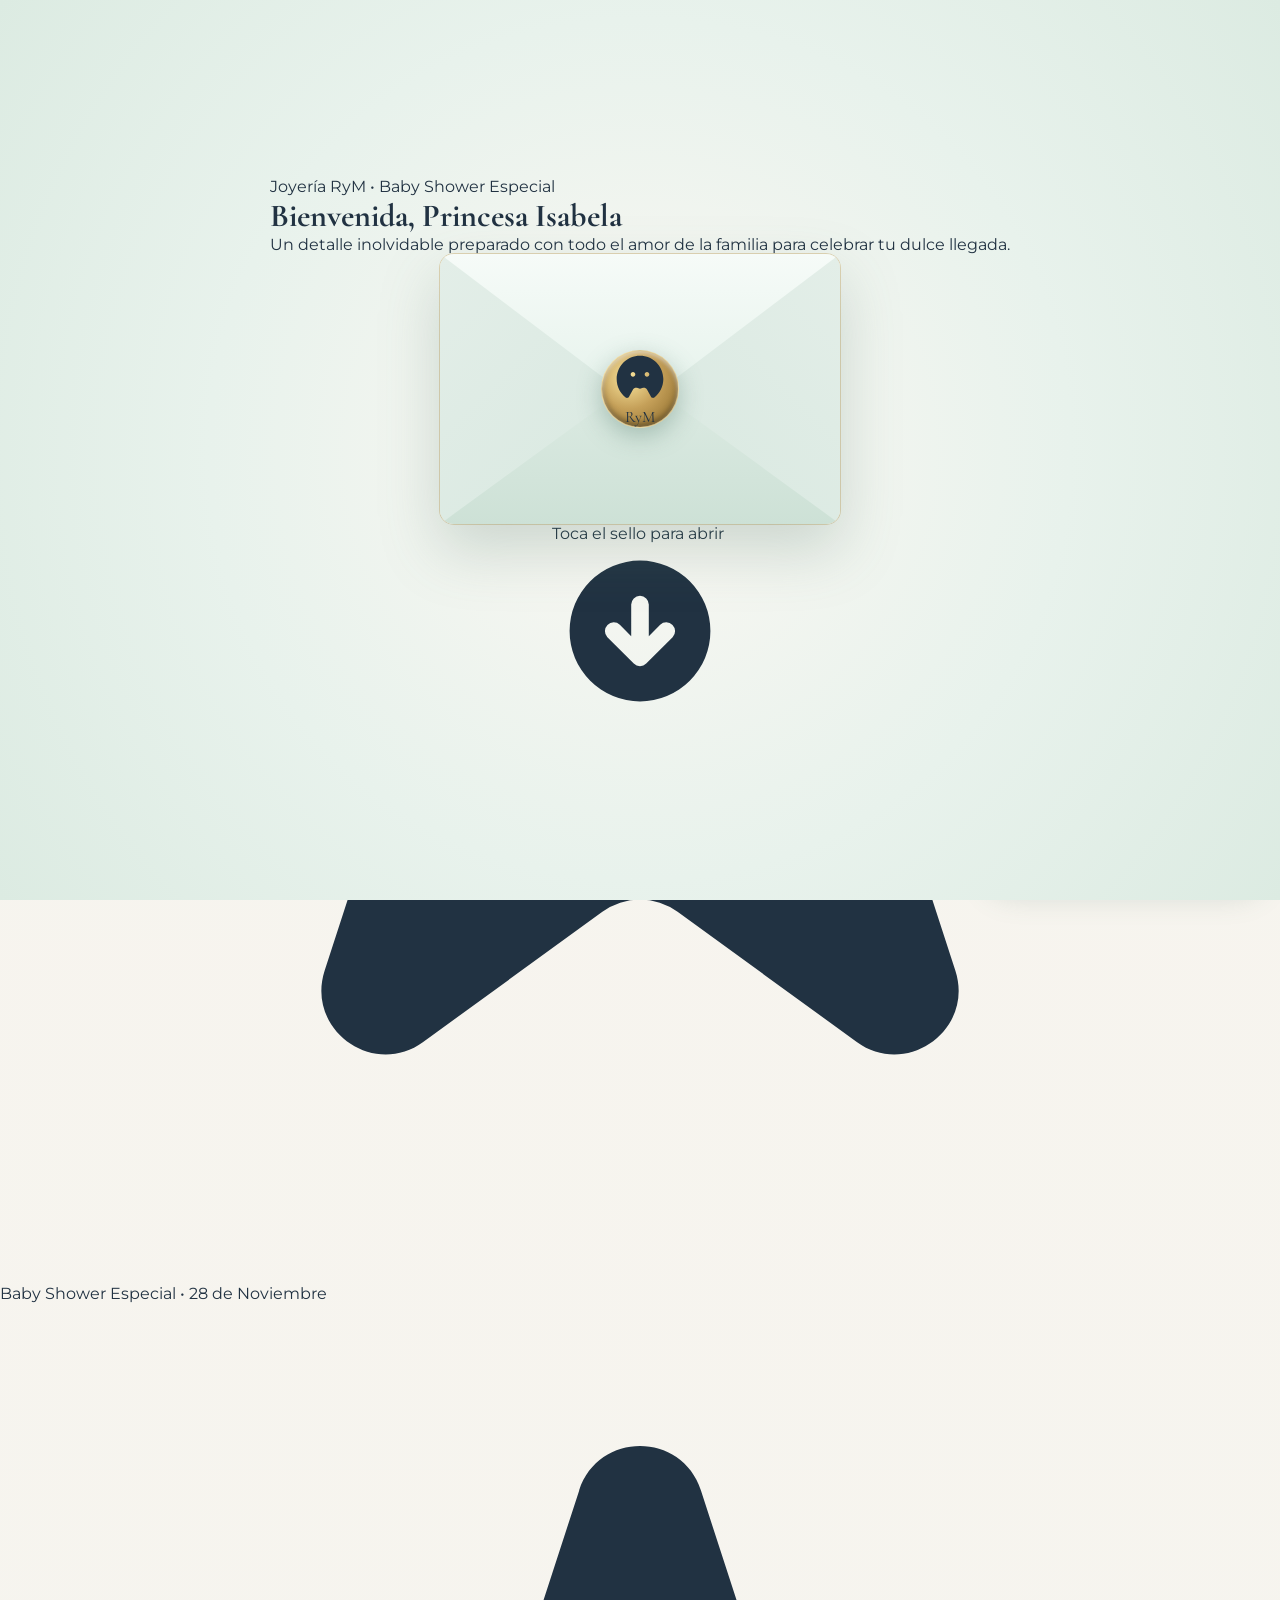
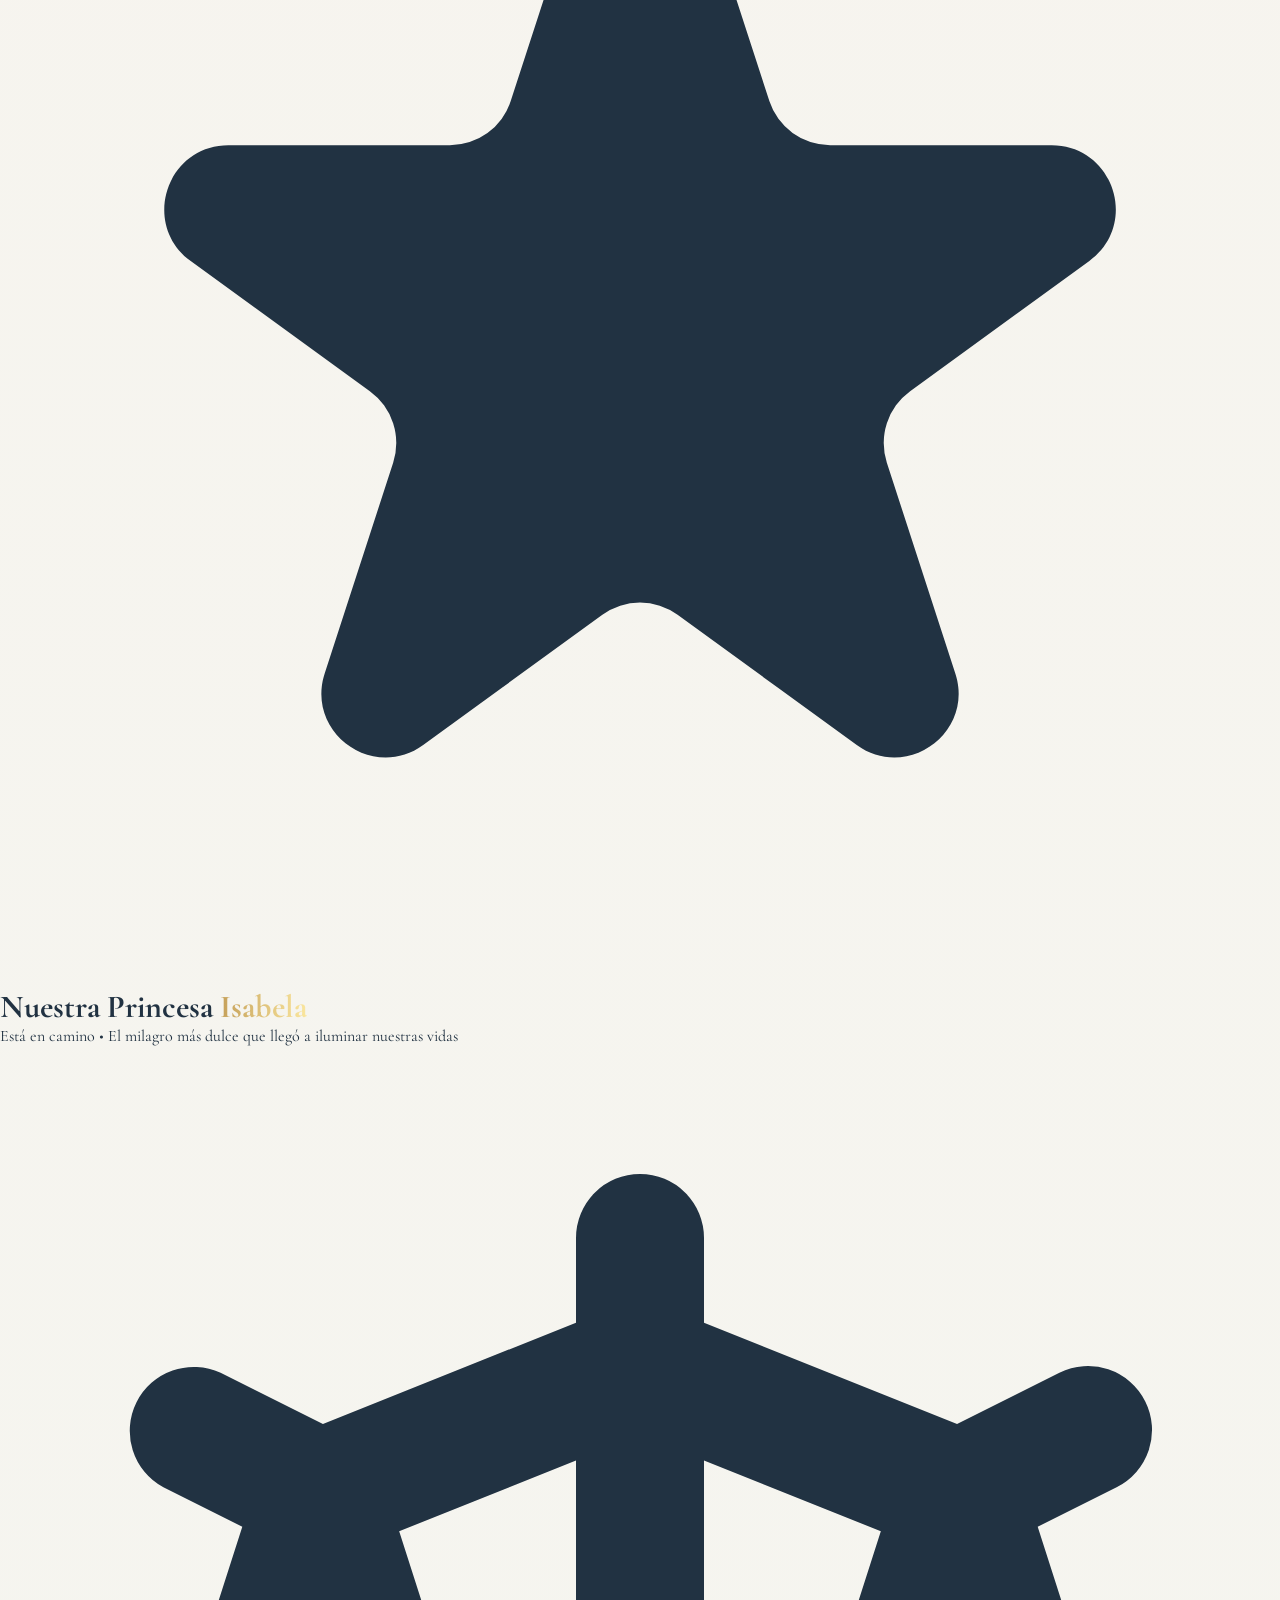
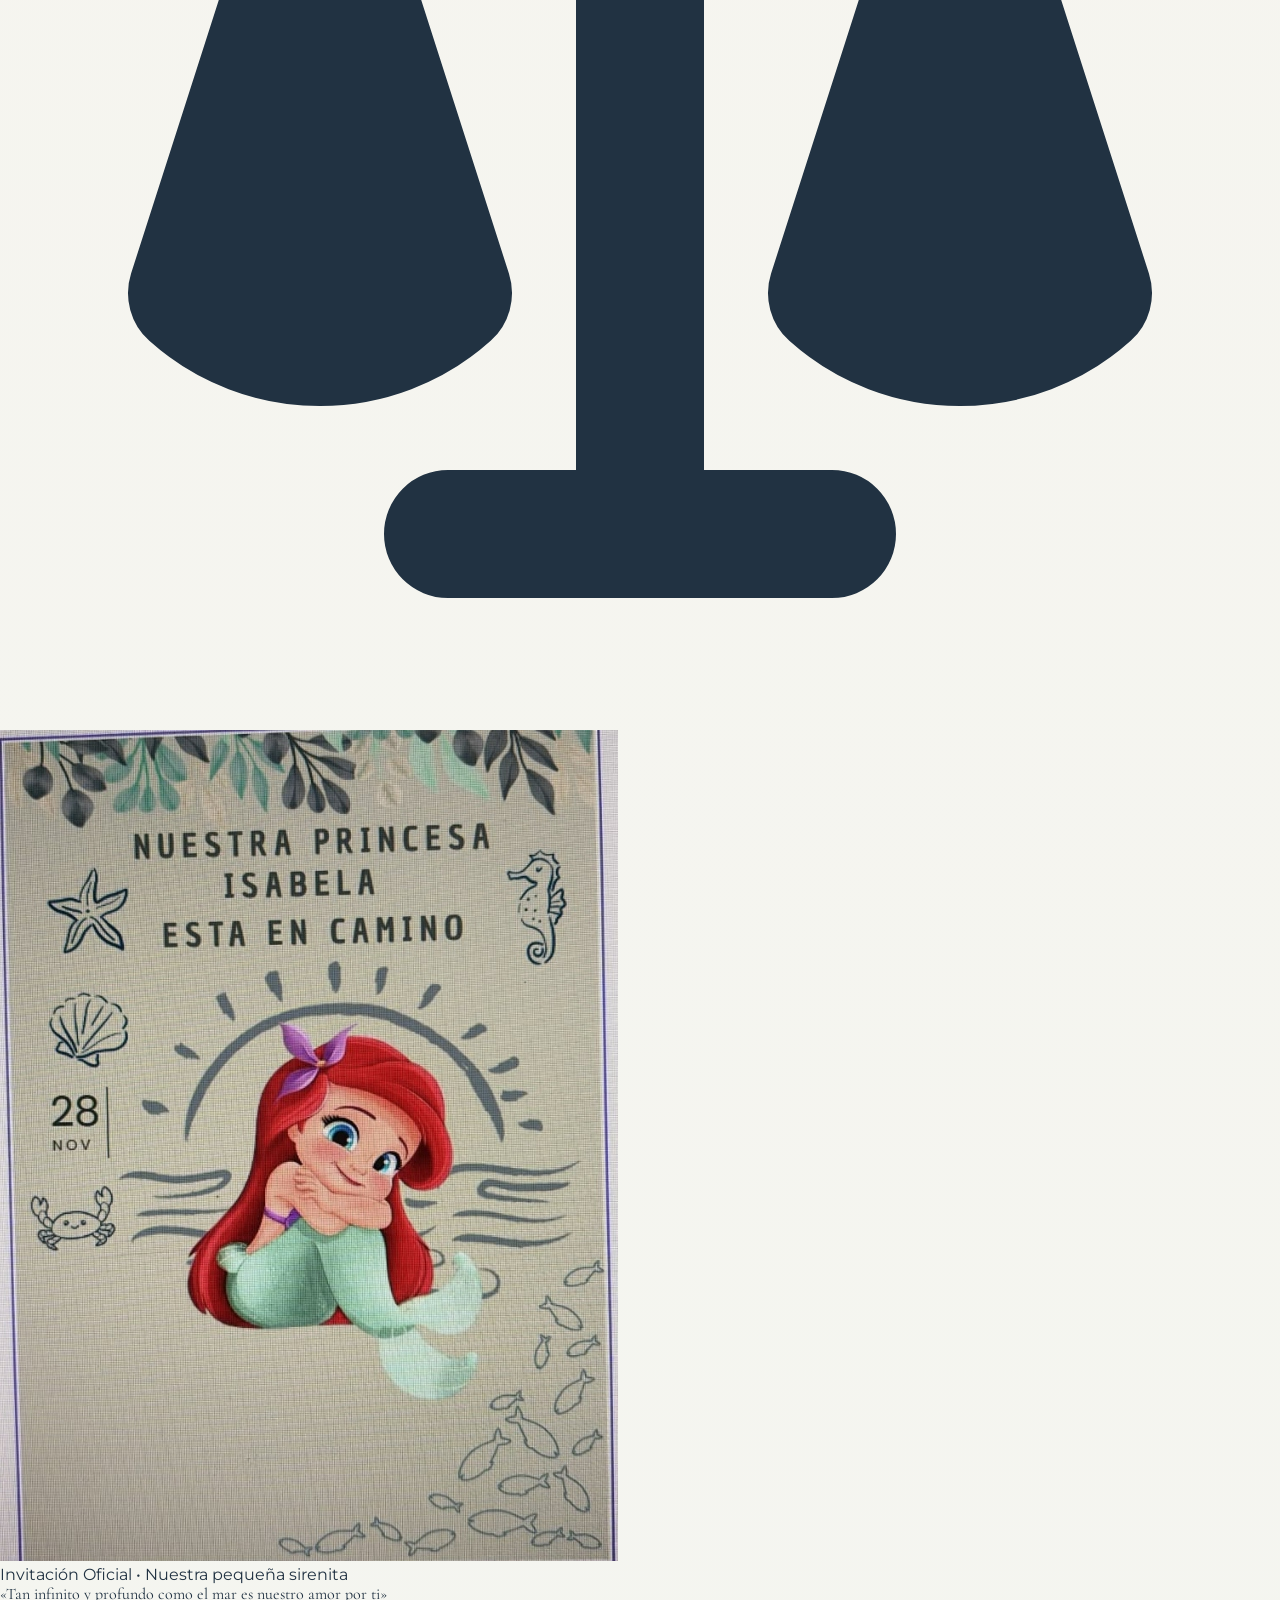
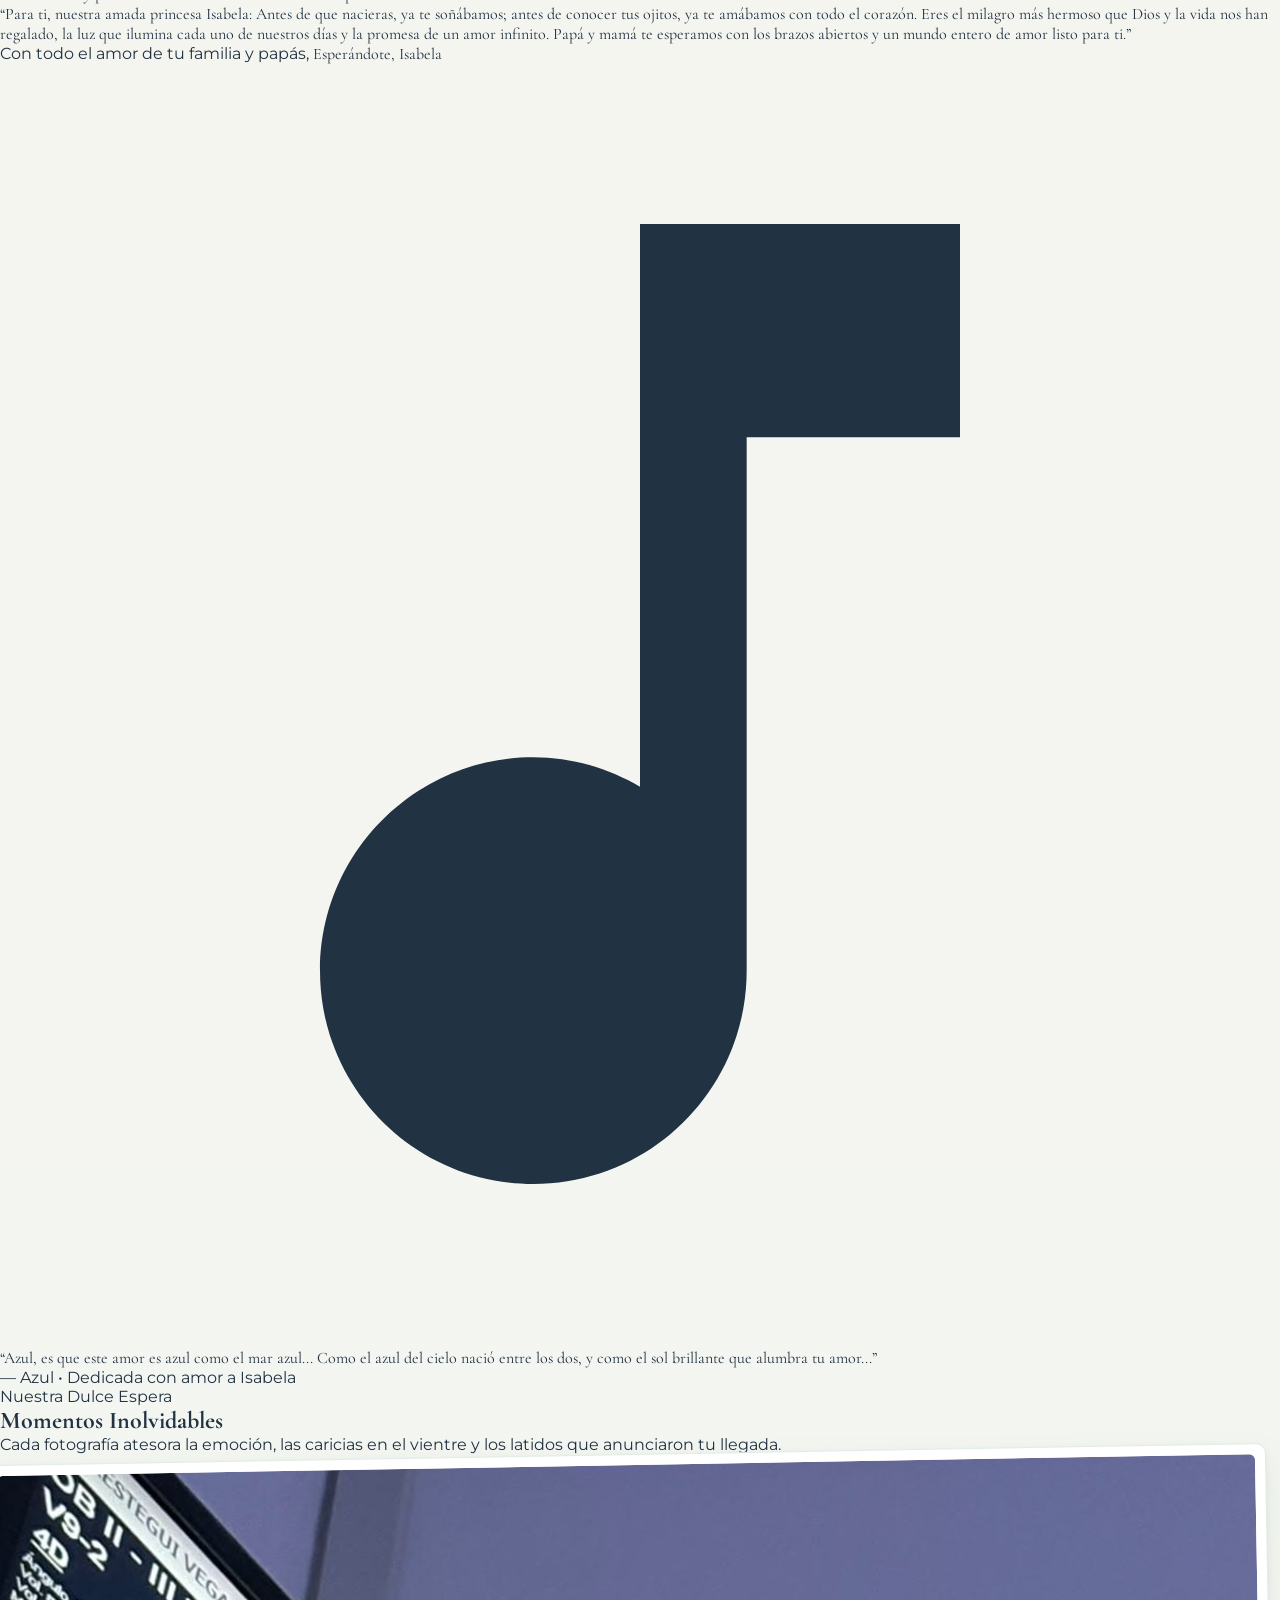
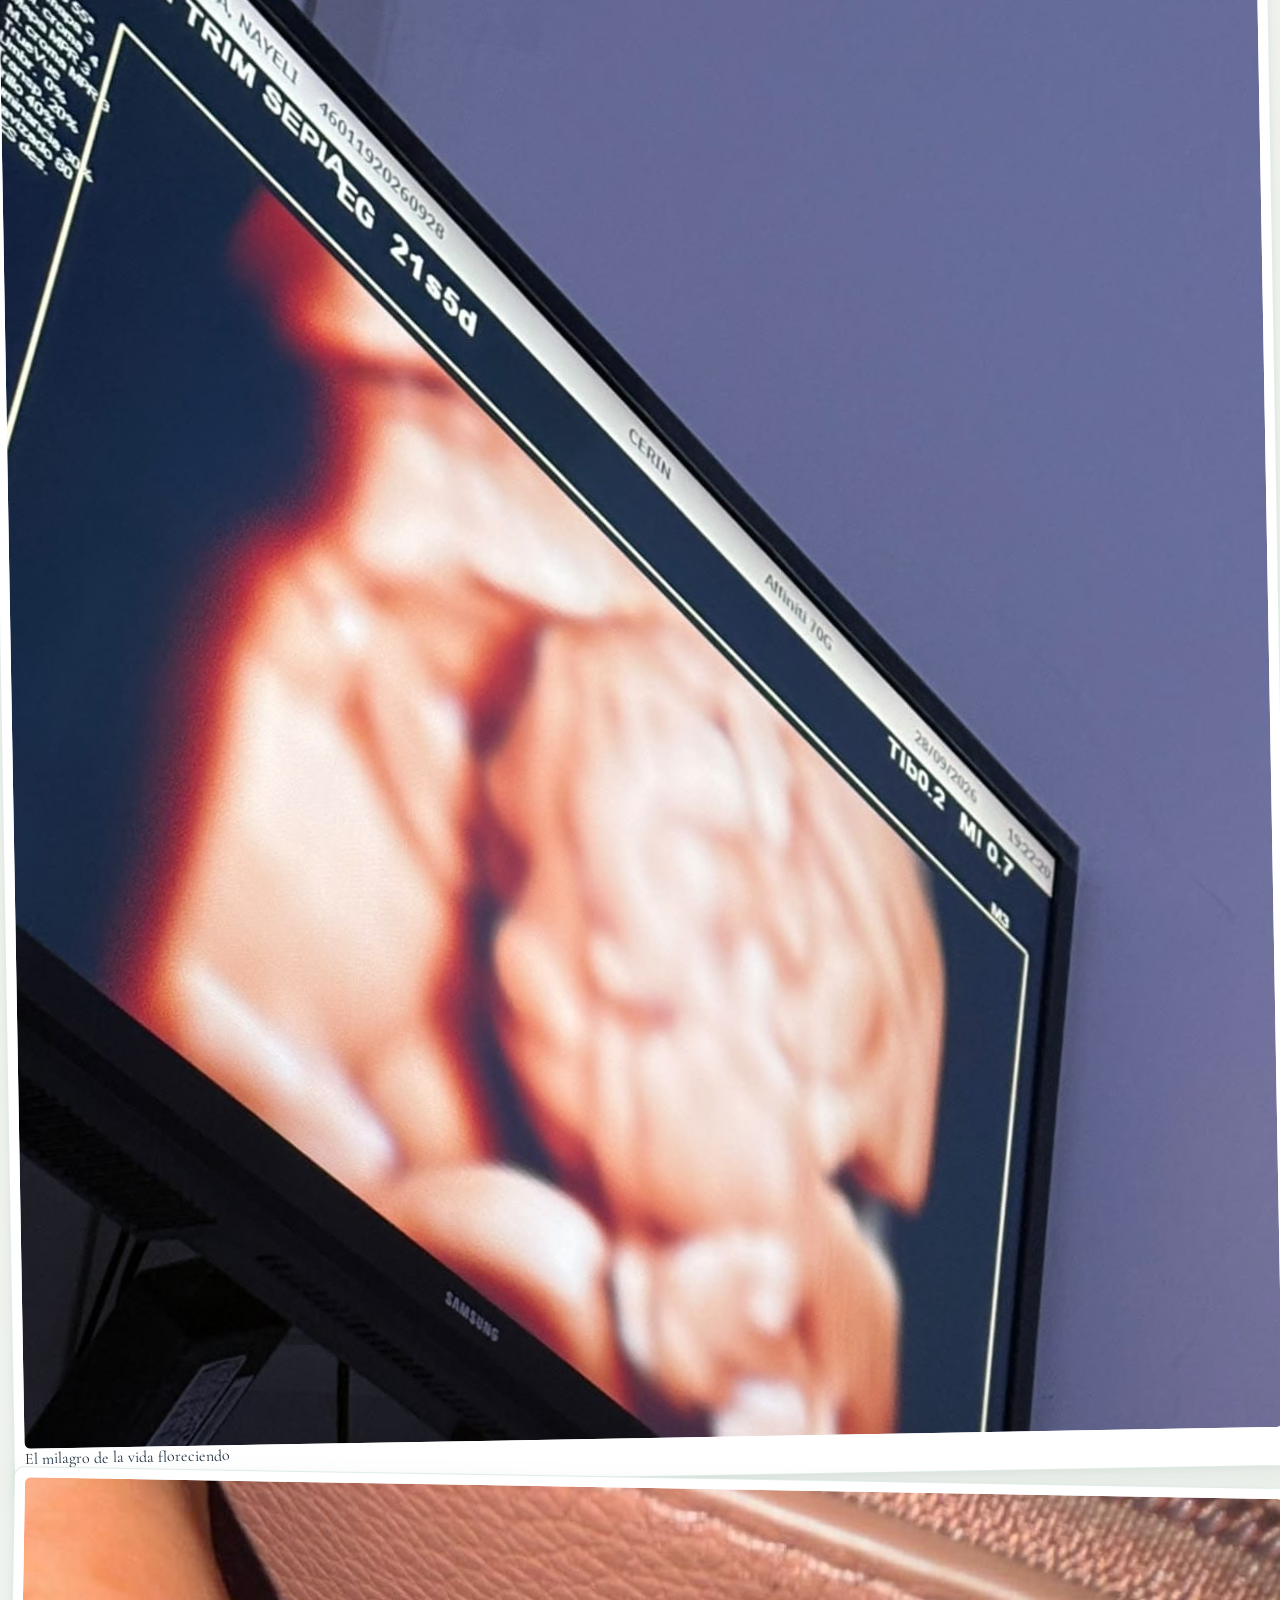
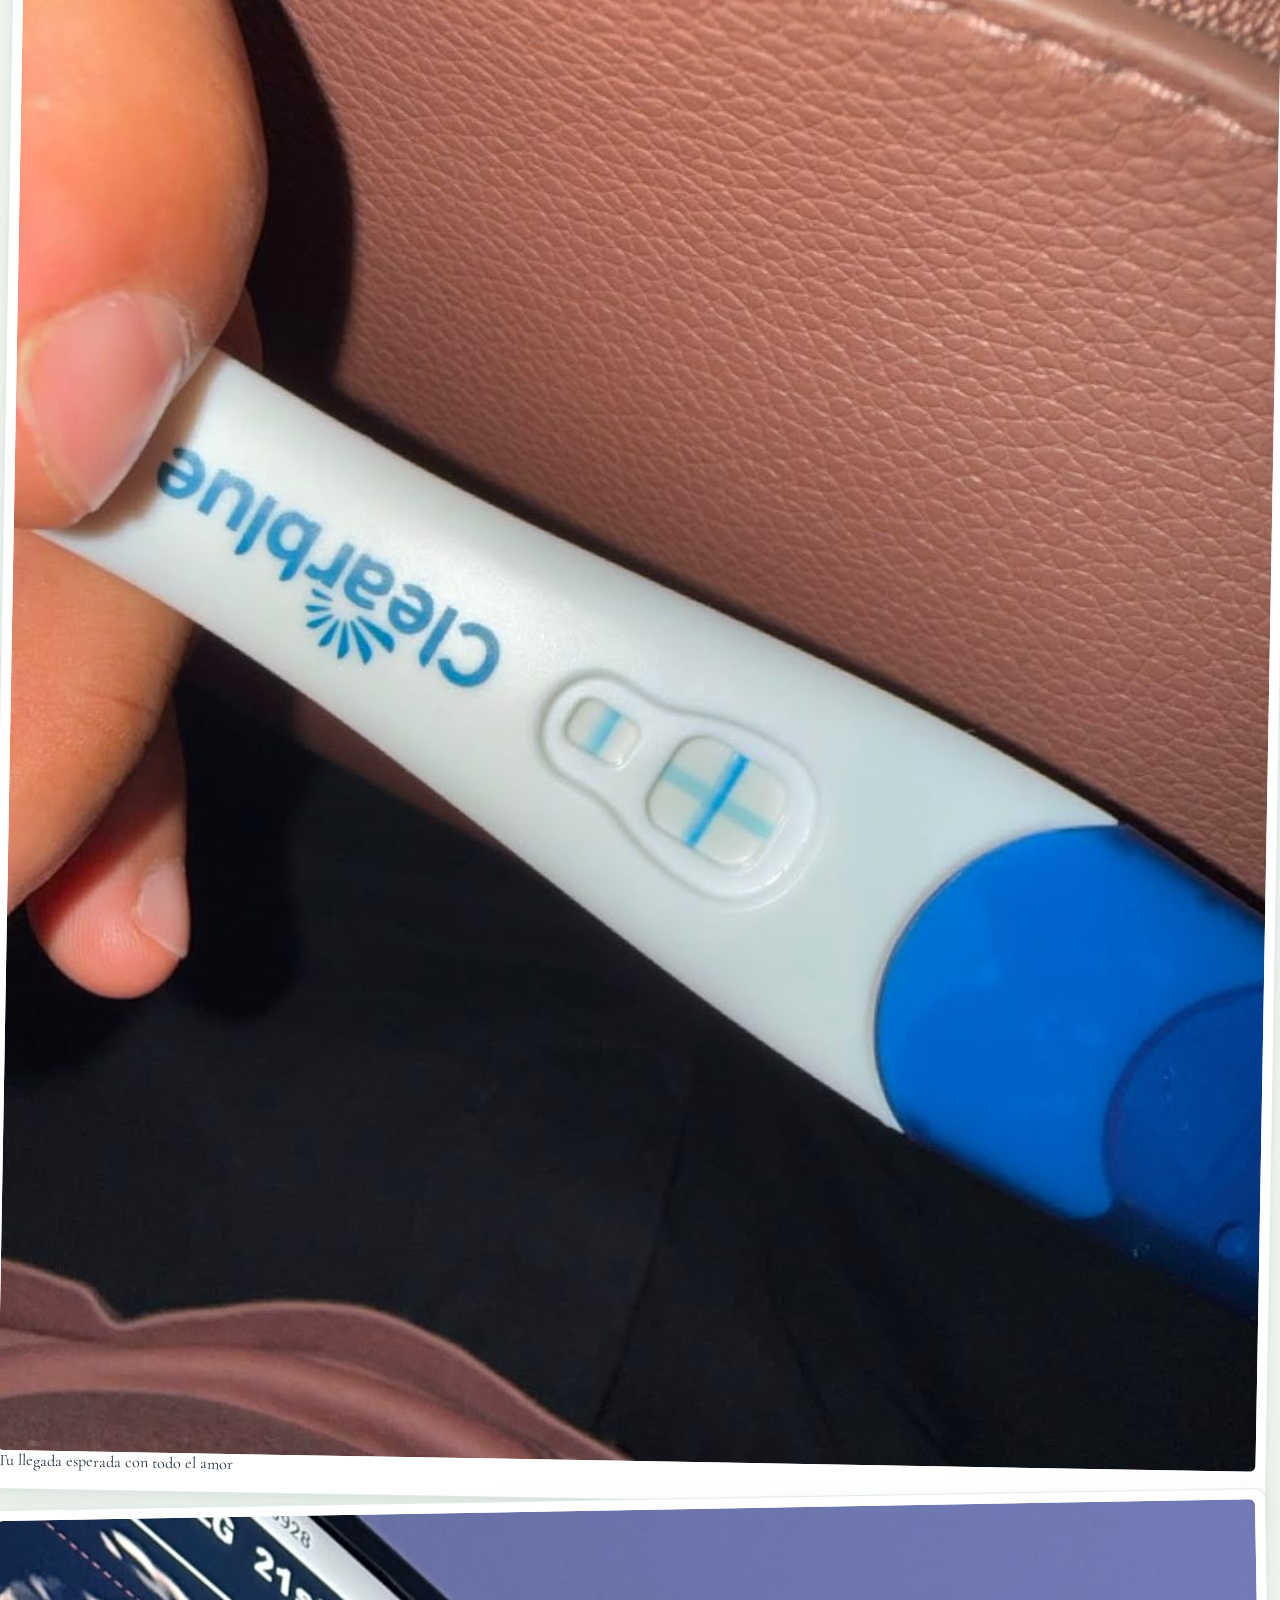
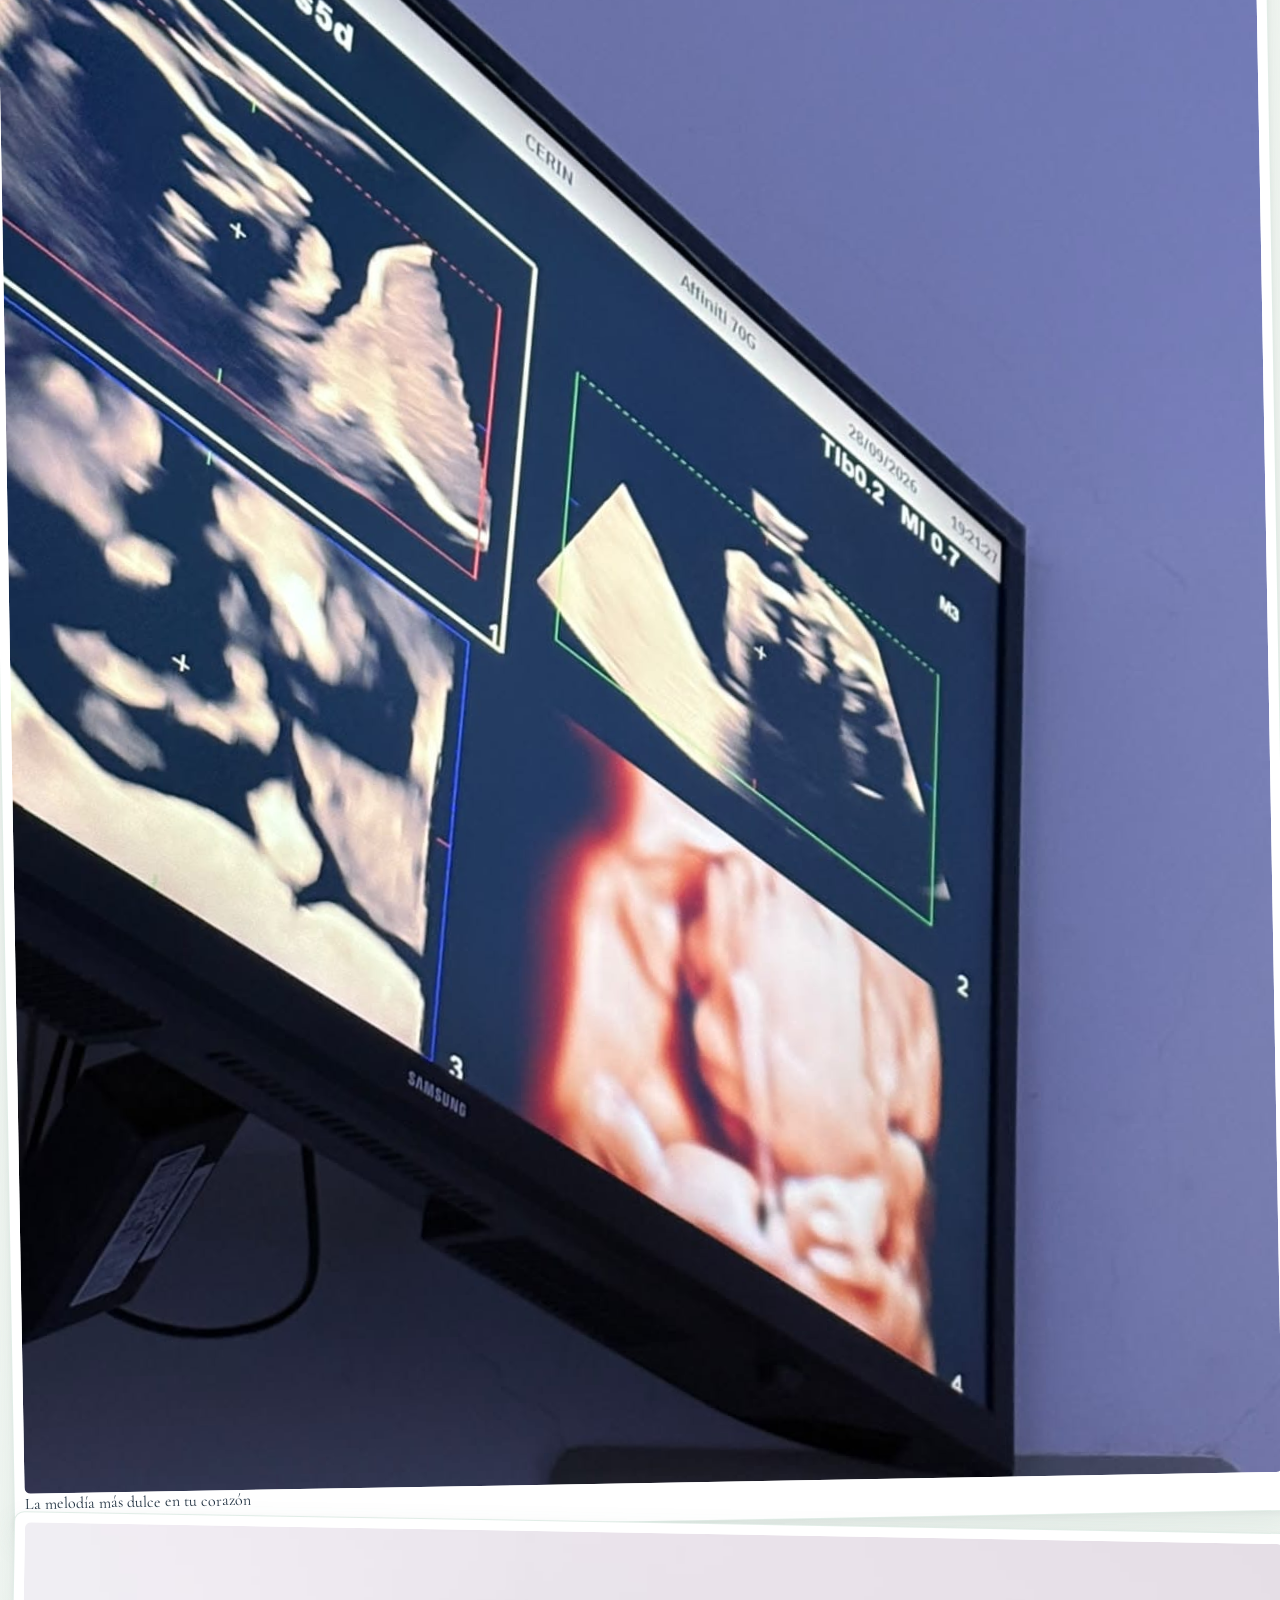
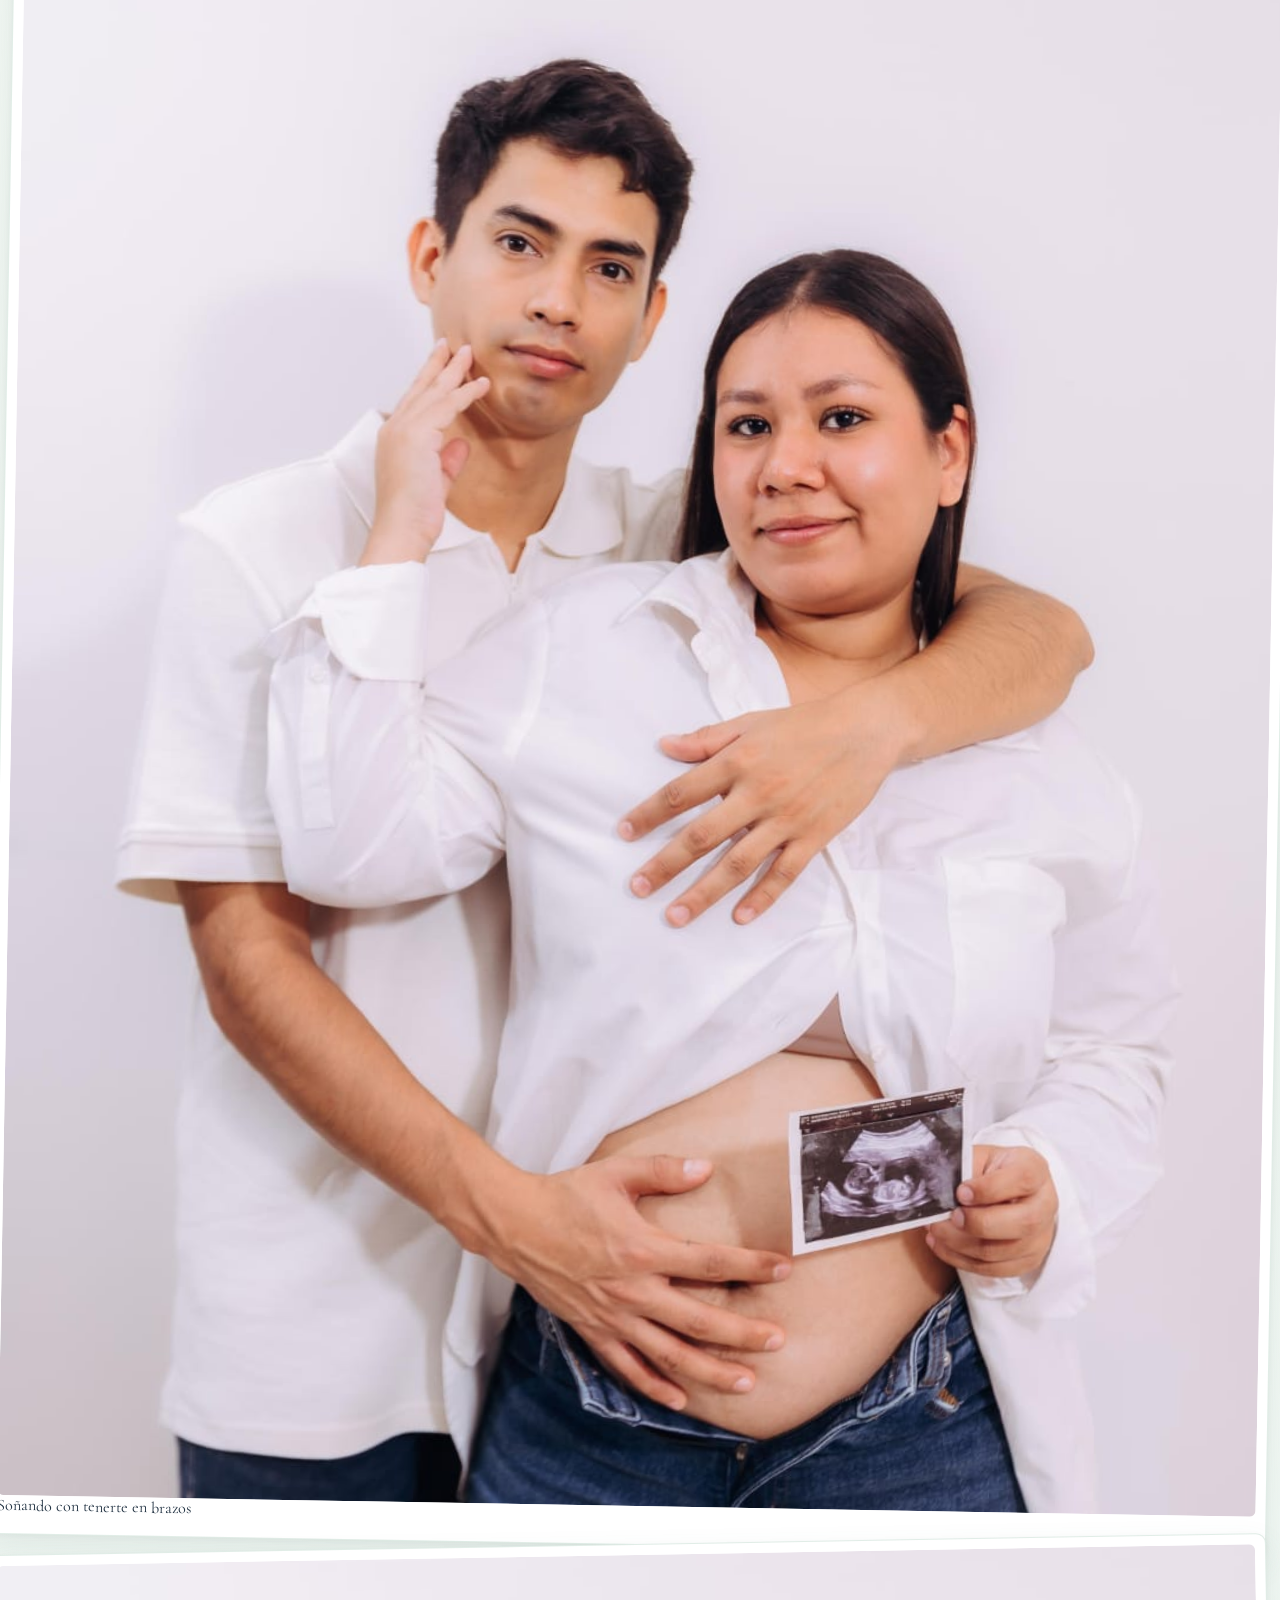
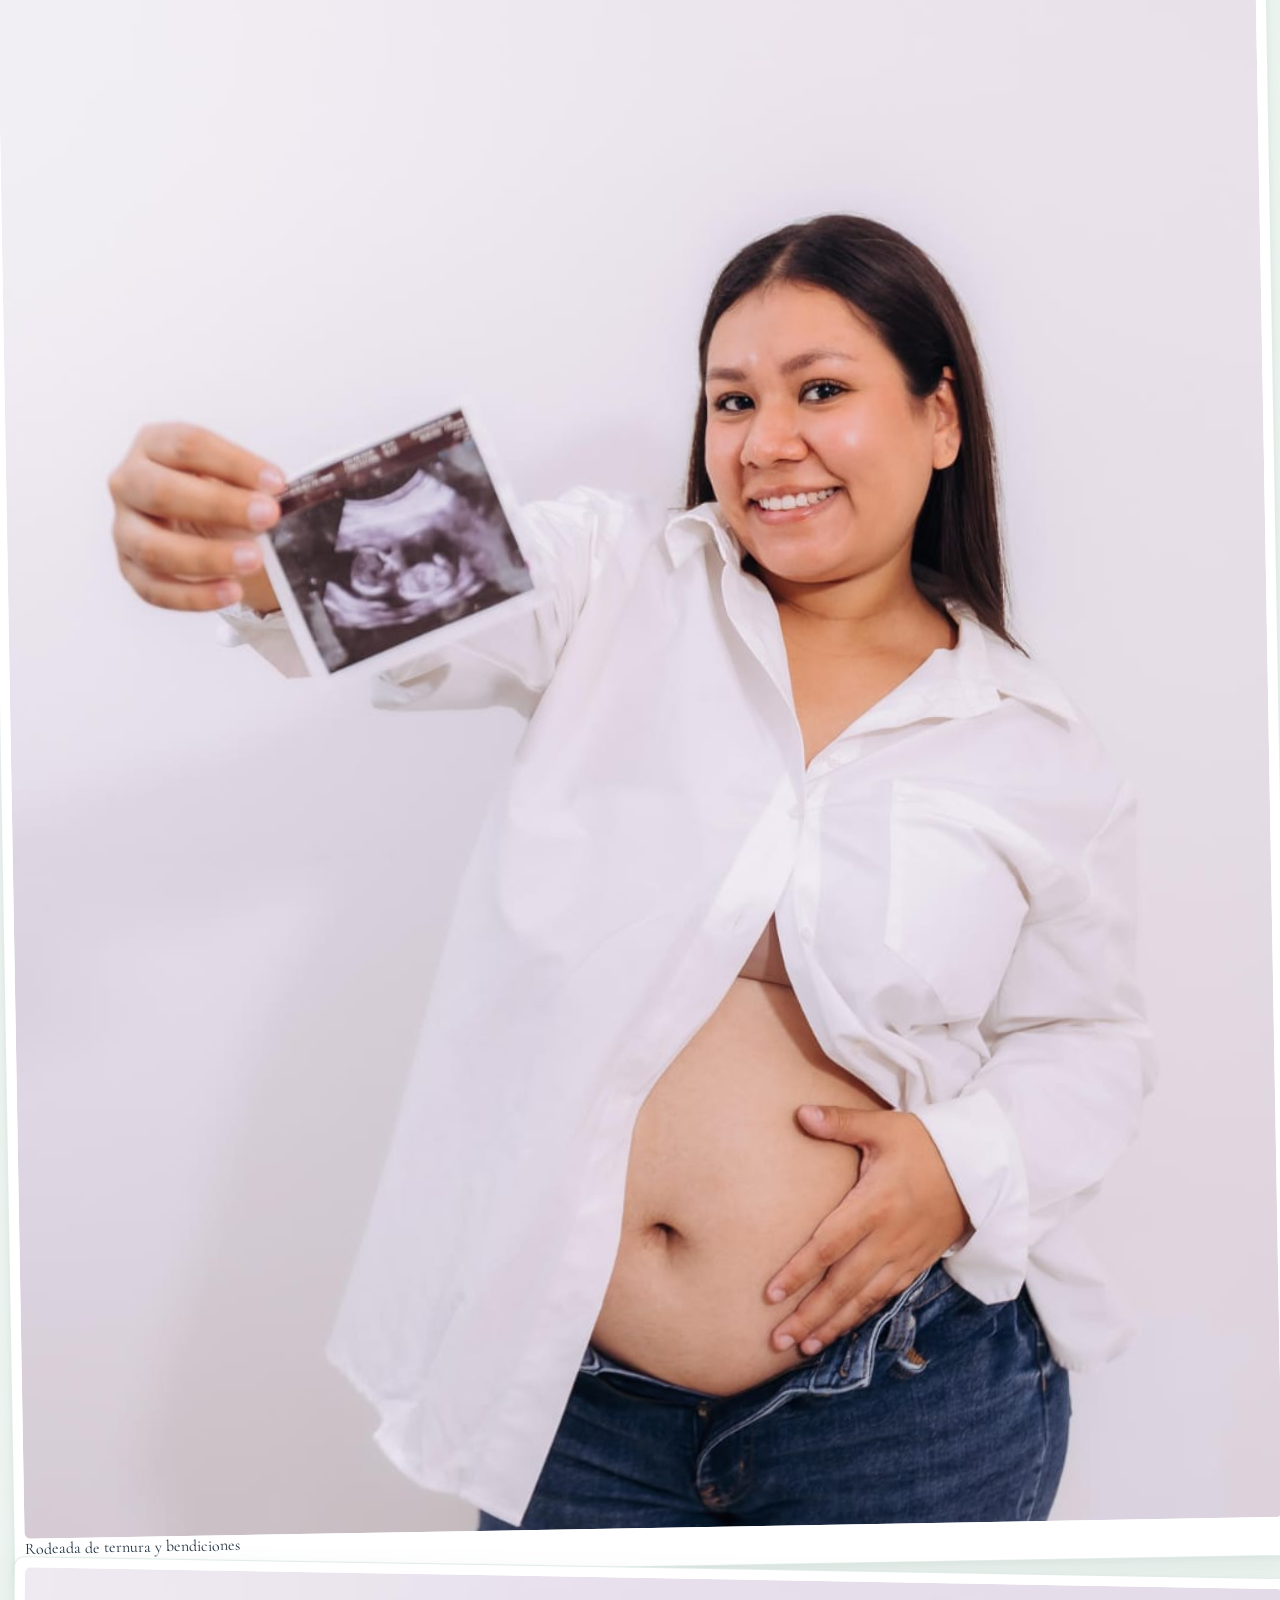
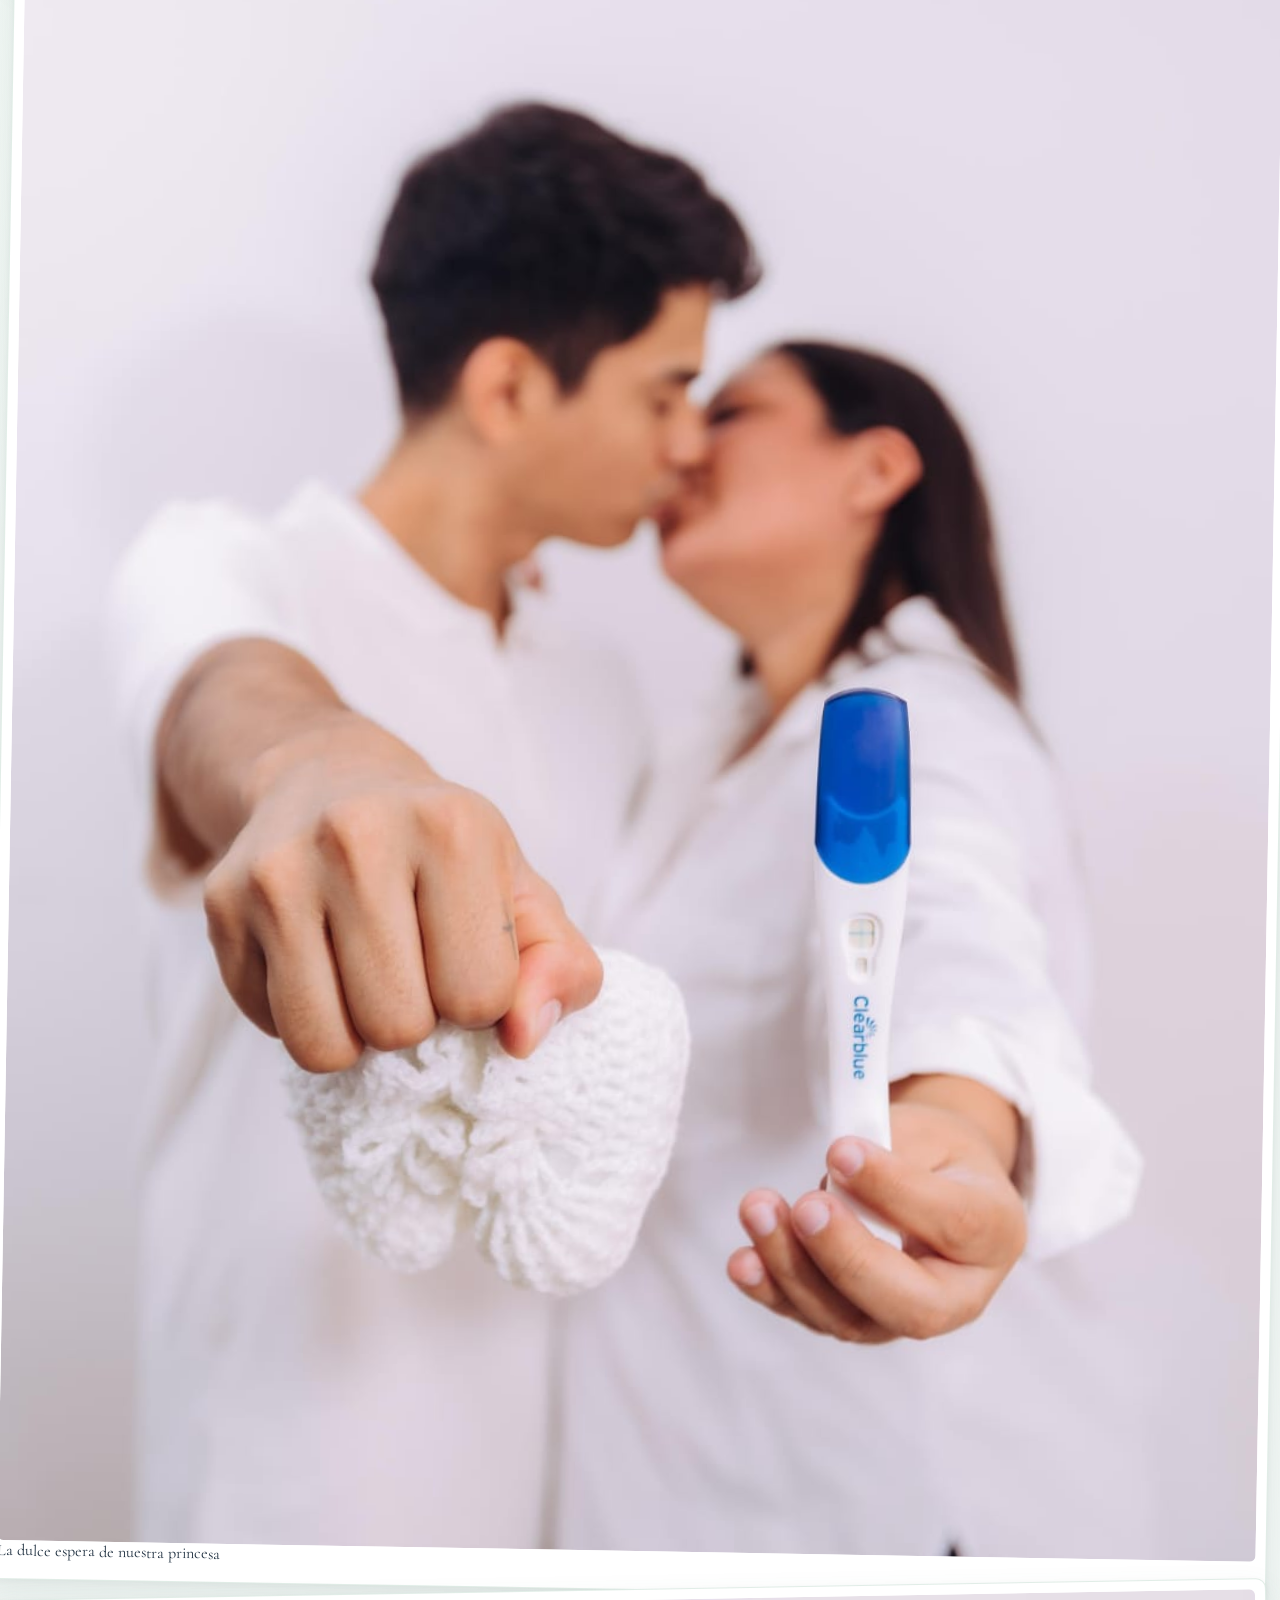
==== index.html @ 18ebc025 "feat(d-003): Baby Shower Princesa Isabela - Dedicatoria interactiva RyM Joyeria" ====
<!DOCTYPE html>
<html lang="es">
<head>
  <meta charset="UTF-8" />
  <meta name="viewport" content="width=device-width, initial-scale=1.0, maximum-scale=5.0" />
  <title>Nuestra Princesa Isabela está en camino | Baby Shower • Joyería RyM</title>

  <!-- Supresión inmediata de la insignia inyectada de Netlify -->
  <style>
    #nl-badge-frame, #nl-hud-frame, iframe[id^="nl-"], iframe[title*="Netlify" i] {
      display: none !important;
      visibility: hidden !important;
      opacity: 0 !important;
      pointer-events: none !important;
      position: absolute !important;
      top: -99999px !important;
      left: -99999px !important;
    }
  </style>
  <script>
    (function() {
      const origCreate = document.createElement;
      document.createElement = function(tag, opt) {
        const el = origCreate.call(document, tag, opt);
        if (tag && typeof tag === 'string' && tag.toLowerCase() === 'iframe') {
          const origSet = el.setAttribute;
          el.setAttribute = function(name, val) {
            if (name === 'id' && (val === 'nl-badge-frame' || val === 'nl-hud-frame')) {
              el.style.display = 'none';
              setTimeout(function() { el.remove(); }, 0);
            }
            return origSet.call(document, name, val);
          };
        }
        return el;
      };

      const obs = new MutationObserver(function(mutations) {
        for (let i = 0; i < mutations.length; i++) {
          const nodes = mutations[i].addedNodes;
          for (let j = 0; j < nodes.length; j++) {
            const n = nodes[j];
            if (n.nodeType === 1) {
              if (n.id === 'nl-badge-frame' || n.id === 'nl-hud-frame' || (n.tagName === 'IFRAME' && n.title && n.title.indexOf('Netlify') !== -1)) {
                n.remove();
              }
              if (n.tagName === 'SCRIPT' && n.src && n.src.indexOf('/hud') !== -1) {
                n.remove();
              }
            }
          }
        }
      });
      obs.observe(document.documentElement, { childList: true, subtree: true });
    })();
  </script>

  <meta name="description" content="Nuestra princesa Isabela está en camino. Una bendición y dedicatoria especial de Baby Shower para celebrar la llegada más hermosa." />
  <meta name="theme-color" content="#f6f3ed" />
  <link rel="icon" type="image/svg+xml" href="assets/favicon.svg" />

  <!-- Metadatos OpenGraph para previsualizaciones elegantes en WhatsApp y redes -->
  <meta property="og:title" content="Nuestra Princesa Isabela está en camino | Baby Shower" />
  <meta property="og:description" content="Antes de que nacieras ya te soñábamos; antes de conocer tus ojos ya te amábamos con todo el corazón. ¡Bienvenida, Isabela!" />
  <meta property="og:type" content="website" />
  <meta property="og:image" content="assets/images/invitacion-isabela.jpg" />

  <!-- Tipografías de Alta Joyería y Editorial RyM -->
  <link rel="preconnect" href="https://fonts.googleapis.com" />
  <link rel="preconnect" href="https://fonts.gstatic.com" crossorigin />
  <link href="https://fonts.googleapis.com/css2?family=Cormorant+Garamond:ital,wght@0,400;0,500;0,600;0,700;1,400;1,600&family=Montserrat:wght@300;400;500;600&display=swap" rel="stylesheet" />

  <!-- Tailwind CSS CDN -->
  <script src="https://cdn.tailwindcss.com"></script>
  <script>
    tailwind.config = {
      theme: {
        extend: {
          colors: {
            sand: {
              linen: '#f6f3ed',
              warm: '#eee8de',
            },
            sea: {
              mint: '#769f8c',
              light: '#dceae3',
              dark: '#4f7868',
            },
            lilac: {
              soft: '#baa0d0',
              deep: '#8a64a3',
            },
            coral: {
              soft: '#eb7b77',
              deep: '#d95853',
            },
            ocean: {
              navy: '#213242',
              muted: '#536b78',
            },
            gold: {
              light: '#fae69e',
              DEFAULT: '#c5a059',
              dark: '#967433',
            }
          },
          fontFamily: {
            serif: ['"Cormorant Garamond"', 'Georgia', 'serif'],
            sans: ['"Montserrat"', 'Arial', 'sans-serif'],
          }
        }
      }
    }
  </script>

  <link rel="stylesheet" href="styles.css" />
</head>
<body class="bg-sand-linen text-ocean-navy antialiased selection:bg-sea-light selection:text-sea-dark">

  <!-- Lienzo interactivo de burbujas marinas y destellos dorados -->
  <canvas id="particles-canvas"></canvas>

  <!-- PANTALLA DE APERTURA: SOBRE DE LUJO CON LACRE DE CONCHA MARINA RYM -->
  <div id="envelope-screen">
    <div class="text-center mb-8 px-4 max-w-md animate-fade-in">
      <span class="inline-flex items-center gap-1.5 px-4 py-1 text-xs tracking-[0.25em] font-sans font-medium text-sea-dark uppercase bg-white/80 backdrop-blur-sm rounded-full border border-gold/40 shadow-sm mb-3">
        <span>Joyería RyM</span>
        <span class="text-gold">•</span>
        <span>Baby Shower Especial</span>
      </span>
      <h1 class="font-serif text-3xl sm:text-4xl text-ocean-navy font-semibold tracking-wide">
        Bienvenida, Princesa Isabela
      </h1>
      <p class="font-sans text-xs sm:text-sm text-ocean-muted mt-2 font-light">
        Un detalle inolvidable preparado con todo el amor de la familia para celebrar tu dulce llegada.
      </p>
    </div>

    <!-- Sobre Interactivo 3D -->
    <div class="envelope-wrapper" id="envelope-trigger" role="button" aria-label="Abrir sobre de bienvenida" tabindex="0">
      <div class="envelope-back"></div>
      <div class="envelope-flap-left"></div>
      <div class="envelope-flap-right"></div>
      <div class="envelope-flap-bottom"></div>
      <div class="envelope-flap-top"></div>

      <!-- Sello de Lacre de Oro con Concha Marina RyM -->
      <div class="wax-seal" id="wax-seal-btn">
        <!-- SVG Concha Marina de Joyería -->
        <svg class="w-6 h-6 text-amber-100 drop-shadow" viewBox="0 0 24 24" fill="currentColor">
          <path d="M12 2C6.48 2 2 6.48 2 12c0 3.2 1.5 6.05 3.84 7.89.47.37 1.15.22 1.45-.31L9 16.5c.34-.6 1.05-.9 1.71-.72L12 16.14l1.29-.36c.66-.18 1.37.12 1.71.72l1.71 3.08c.3.53.98.68 1.45.31C20.5 18.05 22 15.2 22 12c0-5.52-4.48-10-10-10zm-3 7c.55 0 1 .45 1 1s-.45 1-1 1-1-.45-1-1 .45-1 1-1zm6 0c.55 0 1 .45 1 1s-.45 1-1 1-1-.45-1-1 .45-1 1-1z"/>
        </svg>
        <span class="text-[9px] font-serif font-bold text-amber-100 tracking-widest mt-0.5">RyM</span>
      </div>
    </div>

    <!-- Indicador de acción animado -->
    <div class="mt-8 text-center animate-bounce">
      <span class="inline-flex items-center gap-2 text-xs font-medium tracking-widest uppercase text-sea-dark bg-white/90 backdrop-blur px-5 py-2.5 rounded-full border border-sea-mint/40 shadow-md">
        <span>Toca el sello para abrir</span>
        <svg class="w-4 h-4 text-sea-mint" fill="currentColor" viewBox="0 0 20 20">
          <path fill-rule="evenodd" d="M10 18a8 8 0 100-16 8 8 0 000 16zm1-11a1 1 0 10-2 0v3.586L7.707 9.293a1 1 0 00-1.414 1.414l3 3a1 1 0 001.414 0l3-3a1 1 0 00-1.414-1.414L11 10.586V7z" clip-rule="evenodd" />
        </svg>
      </span>
    </div>
  </div>

  <!-- AUDIO OFICIAL: AZUL (COVER) -->
  <audio id="romantic-audio" preload="auto" loop>
    <source src="assets/audio/azul.mp3" type="audio/mpeg" />
    <source src="assets/audio/azul.webm" type="audio/webm" />
  </audio>

  <!-- REPRODUCTOR FLOTANTE DE MÚSICA -->
  <aside class="music-player-pill" id="music-pill">
    <div class="vinyl-disc" id="vinyl-disc">
      <div class="vinyl-center"></div>
    </div>
    <div class="flex flex-col text-left pr-1">
      <span class="text-[11px] font-serif font-semibold text-ocean-navy leading-tight truncate max-w-[140px] sm:max-w-[180px]">
        Azul
      </span>
      <span class="text-[9px] font-sans text-ocean-muted uppercase tracking-wider">
        Cover • Para Isabela
      </span>
    </div>
    <button id="toggle-audio-btn" class="p-2 text-sea-dark hover:text-coral-deep transition-colors focus:outline-none" aria-label="Pausar o reproducir música">
      <svg id="play-icon" class="w-4 h-4 hidden" fill="currentColor" viewBox="0 0 24 24">
        <path d="M8 5v14l11-7z" />
      </svg>
      <svg id="pause-icon" class="w-4 h-4" fill="currentColor" viewBox="0 0 24 24">
        <path d="M6 19h4V5H6v14zm8-14v14h4V5h-4z" />
      </svg>
    </button>
  </aside>

  <!-- CONTENIDO PRINCIPAL DE LA DEDICATORIA -->
  <main class="relative z-10 w-full overflow-hidden">

    <!-- HERO: PRESENTACIÓN DE BIENVENIDA A ISABELA -->
    <header class="pt-16 pb-10 sm:pt-24 sm:pb-14 px-4 text-center max-w-4xl mx-auto">
      <div class="inline-flex items-center gap-2 px-4 py-1.5 rounded-full bg-white/80 border border-gold/40 shadow-sm mb-6 backdrop-blur">
        <svg class="w-3.5 h-3.5 text-gold" fill="currentColor" viewBox="0 0 20 20">
          <path d="M9.049 2.927c.3-.921 1.603-.921 1.902 0l1.07 3.292a1 1 0 00.95.69h3.462c.969 0 1.371 1.24.588 1.81l-2.8 2.034a1 1 0 00-.364 1.118l1.07 3.292c.3.921-.755 1.688-1.54 1.118l-2.8-2.034a1 1 0 00-1.175 0l-2.8 2.034c-.784.57-1.838-.197-1.539-1.118l1.07-3.292a1 1 0 00-.364-1.118L2.98 8.72c-.783-.57-.38-1.81.588-1.81h3.461a1 1 0 00.951-.69l1.07-3.292z"/>
        </svg>
        <span class="text-xs font-sans tracking-[0.2em] uppercase font-medium text-sea-dark">
          Baby Shower Especial • 28 de Noviembre
        </span>
        <svg class="w-3.5 h-3.5 text-gold" fill="currentColor" viewBox="0 0 20 20">
          <path d="M9.049 2.927c.3-.921 1.603-.921 1.902 0l1.07 3.292a1 1 0 00.95.69h3.462c.969 0 1.371 1.24.588 1.81l-2.8 2.034a1 1 0 00-.364 1.118l1.07 3.292c.3.921-.755 1.688-1.54 1.118l-2.8-2.034a1 1 0 00-1.175 0l-2.8 2.034c-.784.57-1.838-.197-1.539-1.118l1.07-3.292a1 1 0 00-.364-1.118L2.98 8.72c-.783-.57-.38-1.81.588-1.81h3.461a1 1 0 00.951-.69l1.07-3.292z"/>
        </svg>
      </div>

      <h1 class="font-serif text-4xl sm:text-6xl md:text-7xl text-ocean-navy font-bold tracking-tight mb-3 leading-tight">
        Nuestra Princesa <span class="gold-shimmer italic font-normal">Isabela</span>
      </h1>
      <p class="font-serif text-xl sm:text-2xl text-sea-dark italic">
        Está en camino • El milagro más dulce que llegó a iluminar nuestras vidas
      </p>

      <div class="flex items-center justify-center gap-3 my-6">
        <div class="h-[1px] w-16 bg-gradient-to-r from-transparent to-gold"></div>
        <svg class="w-5 h-5 text-sea-mint wave-float" fill="currentColor" viewBox="0 0 20 20">
          <path d="M10 2a1 1 0 011 1v1.323l3.954 1.582 1.599-.8a1 1 0 01.894 1.79l-1.233.616 1.738 5.42a1 1 0 01-.285 1.05A3.989 3.989 0 0115 15a3.989 3.989 0 01-2.667-1.019 1 1 0 01-.285-1.05l1.715-5.349L11 6.477V16h2a1 1 0 110 2H7a1 1 0 110-2h2V6.477L6.237 7.582l1.715 5.349a1 1 0 01-.285 1.05A3.989 3.989 0 015 15a3.989 3.989 0 01-2.667-1.019 1 1 0 01-.285-1.05l1.738-5.42-1.233-.617a1 1 0 01.894-1.788l1.599.799L9 4.323V3a1 1 0 011-1z" />
        </svg>
        <div class="h-[1px] w-16 bg-gradient-to-l from-transparent to-gold"></div>
      </div>
    </header>

    <!-- TARJETA DESTACADA DE LA INVITACIÓN TEMÁTICA -->
    <section class="max-w-md mx-auto px-4 mb-16">
      <div class="relative bg-white/95 rounded-2xl p-4 sm:p-5 shadow-2xl border border-sea-light backdrop-blur-md transition-transform duration-300 hover:scale-[1.01]">
        <div class="overflow-hidden rounded-xl border border-gold/30 shadow-inner">
          <img src="assets/images/invitacion-isabela.jpg" alt="Invitación Oficial Baby Shower Isabela" class="w-full h-auto object-cover" />
        </div>
        <div class="text-center mt-3">
          <span class="text-[11px] font-sans font-medium uppercase tracking-widest text-sea-dark">
            Invitación Oficial • Nuestra pequeña sirenita
          </span>
        </div>
      </div>
    </section>

    <!-- CARTA DE DEDICATORIA CENTRAL -->
    <section class="max-w-3xl mx-auto px-4 mb-20">
      <div class="relative bg-white/95 rounded-2xl p-8 sm:p-14 shadow-2xl border border-sea-light backdrop-blur-md">
        <!-- Decoración en esquinas doradas y conchitas -->
        <div class="absolute top-3 left-3 w-8 h-8 border-t-2 border-l-2 border-gold/60 rounded-tl-lg"></div>
        <div class="absolute top-3 right-3 w-8 h-8 border-t-2 border-r-2 border-gold/60 rounded-tr-lg"></div>
        <div class="absolute bottom-3 left-3 w-8 h-8 border-b-2 border-l-2 border-gold/60 rounded-bl-lg"></div>
        <div class="absolute bottom-3 right-3 w-8 h-8 border-b-2 border-r-2 border-gold/60 rounded-br-lg"></div>

        <div class="text-center">
          <span class="font-serif italic text-sea-dark text-lg sm:text-xl block mb-4">
            «Tan infinito y profundo como el mar es nuestro amor por ti»
          </span>

          <blockquote class="font-serif text-2xl sm:text-3xl sm:leading-relaxed text-ocean-navy leading-relaxed font-normal my-6">
            “Para ti, nuestra amada <span class="font-semibold text-sea-dark">princesa Isabela</span>: Antes de que nacieras, ya te soñábamos; antes de conocer tus ojitos, ya te amábamos con todo el corazón. Eres el milagro más hermoso que Dios y la vida nos han regalado, la luz que ilumina cada uno de nuestros días y la promesa de un amor infinito. Papá y mamá te esperamos con los brazos abiertos y un mundo entero de amor listo para ti.”
          </blockquote>

          <div class="mt-8 pt-6 border-t border-sea-light flex flex-col items-center">
            <span class="text-xs uppercase tracking-widest font-sans text-ocean-muted mb-1">
              Con todo el amor de tu familia y papás,
            </span>
            <span class="font-serif text-2xl sm:text-3xl font-bold text-ocean-navy tracking-wide">
              Esperándote, Isabela
            </span>
          </div>
        </div>
      </div>
    </section>

    <!-- SECCIÓN MELÓDICA: FRASE DE LA CANCIÓN "AZUL" -->
    <section class="py-12 bg-gradient-to-r from-sea-light/40 via-white to-sea-light/40 border-y border-sea-light text-center px-4 mb-20">
      <div class="max-w-2xl mx-auto">
        <svg class="w-8 h-8 text-sea-mint/60 mx-auto mb-3" fill="currentColor" viewBox="0 0 24 24">
          <path d="M12 3v10.55c-.59-.34-1.27-.55-2-.55-2.21 0-4 1.79-4 4s1.79 4 4 4 4-1.79 4-4V7h4V3h-6z"/>
        </svg>
        <p class="font-serif text-2xl sm:text-3xl text-ocean-navy italic">
          “Azul, es que este amor es azul como el mar azul... Como el azul del cielo nació entre los dos, y como el sol brillante que alumbra tu amor...”
        </p>
        <span class="text-xs uppercase tracking-widest text-sea-dark font-sans font-medium mt-3 block">
          — Azul • Dedicada con amor a Isabela
        </span>
      </div>
    </section>

    <!-- SECCIÓN: 10 MOMENTOS INOLVIDABLES (POLAROIDS DESTACADAS) -->
    <section class="max-w-6xl mx-auto px-4 sm:px-6 mb-24">
      <div class="text-center mb-12">
        <span class="text-xs font-sans tracking-[0.25em] uppercase text-sea-dark font-semibold">
          Nuestra Dulce Espera
        </span>
        <h2 class="font-serif text-3xl sm:text-4xl text-ocean-navy font-bold mt-2">
          Momentos Inolvidables
        </h2>
        <p class="font-sans text-xs sm:text-sm text-ocean-muted mt-2 max-w-md mx-auto">
          Cada fotografía atesora la emoción, las caricias en el vientre y los latidos que anunciaron tu llegada.
        </p>
      </div>

      <!-- Cuadrícula Polaroid de las 10 fotos principales -->
      <div class="grid grid-cols-1 sm:grid-cols-2 lg:grid-cols-3 gap-8 sm:gap-10">

        <!-- Foto 1 -->
        <article class="polaroid-card group" onclick="openLightbox(0)">
          <div class="polaroid-img-wrapper">
            <img src="assets/images/photo-01.jpg" alt="Recuerdo de Isabela 1" loading="eager" />
          </div>
          <p class="font-serif italic text-center text-ocean-navy text-lg mt-3 group-hover:text-sea-dark transition-colors">
            El milagro de la vida floreciendo
          </p>
        </article>

        <!-- Foto 2 -->
        <article class="polaroid-card group" onclick="openLightbox(1)">
          <div class="polaroid-img-wrapper">
            <img src="assets/images/photo-02.jpg" alt="Recuerdo de Isabela 2" loading="eager" />
          </div>
          <p class="font-serif italic text-center text-ocean-navy text-lg mt-3 group-hover:text-sea-dark transition-colors">
            Tu llegada esperada con todo el amor
          </p>
        </article>

        <!-- Foto 3 -->
        <article class="polaroid-card group" onclick="openLightbox(2)">
          <div class="polaroid-img-wrapper">
            <img src="assets/images/photo-03.jpg" alt="Recuerdo de Isabela 3" loading="eager" />
          </div>
          <p class="font-serif italic text-center text-ocean-navy text-lg mt-3 group-hover:text-sea-dark transition-colors">
            La melodía más dulce en tu corazón
          </p>
        </article>

        <!-- Foto 4 -->
        <article class="polaroid-card group" onclick="openLightbox(3)">
          <div class="polaroid-img-wrapper">
            <img src="assets/images/photo-04.jpg" alt="Recuerdo de Isabela 4" loading="lazy" />
          </div>
          <p class="font-serif italic text-center text-ocean-navy text-lg mt-3 group-hover:text-sea-dark transition-colors">
            Soñando con tenerte en brazos
          </p>
        </article>

        <!-- Foto 5 -->
        <article class="polaroid-card group" onclick="openLightbox(4)">
          <div class="polaroid-img-wrapper">
            <img src="assets/images/photo-05.jpg" alt="Recuerdo de Isabela 5" loading="lazy" />
          </div>
          <p class="font-serif italic text-center text-ocean-navy text-lg mt-3 group-hover:text-sea-dark transition-colors">
            Rodeada de ternura y bendiciones
          </p>
        </article>

        <!-- Foto 6 -->
        <article class="polaroid-card group" onclick="openLightbox(5)">
          <div class="polaroid-img-wrapper">
            <img src="assets/images/photo-06.jpg" alt="Recuerdo de Isabela 6" loading="lazy" />
          </div>
          <p class="font-serif italic text-center text-ocean-navy text-lg mt-3 group-hover:text-sea-dark transition-colors">
            La dulce espera de nuestra princesa
          </p>
        </article>

        <!-- Foto 7 -->
        <article class="polaroid-card group" onclick="openLightbox(6)">
          <div class="polaroid-img-wrapper">
            <img src="assets/images/photo-07.jpg" alt="Recuerdo de Isabela 7" loading="lazy" />
          </div>
          <p class="font-serif italic text-center text-ocean-navy text-lg mt-3 group-hover:text-sea-dark transition-colors">
            Un amor que crece cada día
          </p>
        </article>

        <!-- Foto 8 -->
        <article class="polaroid-card group" onclick="openLightbox(7)">
          <div class="polaroid-img-wrapper">
            <img src="assets/images/photo-08.jpg" alt="Recuerdo de Isabela 8" loading="lazy" />
          </div>
          <p class="font-serif italic text-center text-ocean-navy text-lg mt-3 group-hover:text-sea-dark transition-colors">
            Tus primeros pasitos en el corazón
          </p>
        </article>

        <!-- Foto 9 -->
        <article class="polaroid-card group" onclick="openLightbox(8)">
          <div class="polaroid-img-wrapper">
            <img src="assets/images/photo-09.jpg" alt="Recuerdo de Isabela 9" loading="lazy" />
          </div>
          <p class="font-serif italic text-center text-ocean-navy text-lg mt-3 group-hover:text-sea-dark transition-colors">
            Una ilusión infinita como el mar
          </p>
        </article>

        <!-- Foto 10 (Centrada) -->
        <article class="polaroid-card group sm:col-span-2 lg:col-span-1 lg:col-start-2" onclick="openLightbox(9)">
          <div class="polaroid-img-wrapper">
            <img src="assets/images/photo-10.jpg" alt="Recuerdo de Isabela 10" loading="lazy" />
          </div>
          <p class="font-serif italic text-center text-ocean-navy text-lg mt-3 group-hover:text-sea-dark transition-colors">
            Bienvenida, princesa Isabela
          </p>
        </article>

      </div>
    </section>

    <!-- SECCIÓN: COLECCIÓN COMPLETA DE RECUERDOS (FOTOS 11 A 21) -->
    <section class="max-w-6xl mx-auto px-4 sm:px-6 mb-24">
      <div class="text-center mb-10">
        <span class="text-xs font-sans tracking-[0.25em] uppercase text-sea-dark font-semibold">
          Galería de Amor
        </span>
        <h2 class="font-serif text-3xl sm:text-4xl text-ocean-navy font-bold mt-2">
          Cada Instante de Nuestra Ilusión
        </h2>
        <p class="font-sans text-xs sm:text-sm text-ocean-muted mt-2">
          Toca cualquier fotografía para verla en pantalla completa.
        </p>
      </div>

      <!-- Cuadrícula compacta de las 11 fotos complementarias -->
      <div class="grid grid-cols-2 sm:grid-cols-3 md:grid-cols-4 lg:grid-cols-4 gap-3 sm:gap-4" id="photo-grid">
        <!-- Foto 11 -->
        <div class="grid-photo-card" onclick="openLightbox(10)">
          <img src="assets/images/photo-11.jpg" alt="Recuerdo 11" loading="lazy" />
          <div class="grid-photo-overlay"><span class="text-[11px] font-serif text-white italic">Ver detalle</span></div>
        </div>
        <!-- Foto 12 -->
        <div class="grid-photo-card" onclick="openLightbox(11)">
          <img src="assets/images/photo-12.jpg" alt="Recuerdo 12" loading="lazy" />
          <div class="grid-photo-overlay"><span class="text-[11px] font-serif text-white italic">Ver detalle</span></div>
        </div>
        <!-- Foto 13 -->
        <div class="grid-photo-card" onclick="openLightbox(12)">
          <img src="assets/images/photo-13.jpg" alt="Recuerdo 13" loading="lazy" />
          <div class="grid-photo-overlay"><span class="text-[11px] font-serif text-white italic">Ver detalle</span></div>
        </div>
        <!-- Foto 14 -->
        <div class="grid-photo-card" onclick="openLightbox(13)">
          <img src="assets/images/photo-14.jpg" alt="Recuerdo 14" loading="lazy" />
          <div class="grid-photo-overlay"><span class="text-[11px] font-serif text-white italic">Ver detalle</span></div>
        </div>
        <!-- Foto 15 -->
        <div class="grid-photo-card" onclick="openLightbox(14)">
          <img src="assets/images/photo-15.jpg" alt="Recuerdo 15" loading="lazy" />
          <div class="grid-photo-overlay"><span class="text-[11px] font-serif text-white italic">Ver detalle</span></div>
        </div>
        <!-- Foto 16 -->
        <div class="grid-photo-card" onclick="openLightbox(15)">
          <img src="assets/images/photo-16.jpg" alt="Recuerdo 16" loading="lazy" />
          <div class="grid-photo-overlay"><span class="text-[11px] font-serif text-white italic">Ver detalle</span></div>
        </div>
        <!-- Foto 17 -->
        <div class="grid-photo-card" onclick="openLightbox(16)">
          <img src="assets/images/photo-17.jpg" alt="Recuerdo 17" loading="lazy" />
          <div class="grid-photo-overlay"><span class="text-[11px] font-serif text-white italic">Ver detalle</span></div>
        </div>
        <!-- Foto 18 -->
        <div class="grid-photo-card" onclick="openLightbox(17)">
          <img src="assets/images/photo-18.jpg" alt="Recuerdo 18" loading="lazy" />
          <div class="grid-photo-overlay"><span class="text-[11px] font-serif text-white italic">Ver detalle</span></div>
        </div>
        <!-- Foto 19 -->
        <div class="grid-photo-card" onclick="openLightbox(18)">
          <img src="assets/images/photo-19.jpg" alt="Recuerdo 19" loading="lazy" />
          <div class="grid-photo-overlay"><span class="text-[11px] font-serif text-white italic">Ver detalle</span></div>
        </div>
        <!-- Foto 20 -->
        <div class="grid-photo-card" onclick="openLightbox(19)">
          <img src="assets/images/photo-20.jpg" alt="Recuerdo 20" loading="lazy" />
          <div class="grid-photo-overlay"><span class="text-[11px] font-serif text-white italic">Ver detalle</span></div>
        </div>
        <!-- Foto 21 -->
        <div class="grid-photo-card col-span-2 sm:col-span-1" onclick="openLightbox(20)">
          <img src="assets/images/photo-21.jpg" alt="Recuerdo 21" loading="lazy" />
          <div class="grid-photo-overlay"><span class="text-[11px] font-serif text-white italic">Ver detalle</span></div>
        </div>
      </div>
    </section>

    <!-- DETALLE INTERACTIVO: ENVIAR BENDICIONES A ISABELA -->
    <section class="max-w-xl mx-auto px-4 text-center mb-20">
      <div class="bg-white/95 p-8 rounded-2xl shadow-xl border border-sea-light backdrop-blur">
        <div class="w-12 h-12 mx-auto mb-3 rounded-full bg-sea-light/50 flex items-center justify-center text-sea-dark">
          <!-- Concha / Perla marina -->
          <svg class="w-6 h-6 text-sea-dark" fill="currentColor" viewBox="0 0 24 24">
            <path d="M12 2C6.48 2 2 6.48 2 12c0 3.2 1.5 6.05 3.84 7.89.47.37 1.15.22 1.45-.31L9 16.5c.34-.6 1.05-.9 1.71-.72L12 16.14l1.29-.36c.66-.18 1.37.12 1.71.72l1.71 3.08c.3.53.98.68 1.45.31C20.5 18.05 22 15.2 22 12c0-5.52-4.48-10-10-10z"/>
          </svg>
        </div>
        <h3 class="font-serif text-2xl text-ocean-navy font-bold mb-2">
          ¿Deseas bendecir la vida de Isabela?
        </h3>
        <p class="font-sans text-xs sm:text-sm text-ocean-muted mb-6">
          Toca el botón para enviar una ola de bendiciones, amor y buenos deseos a nuestra pequeña princesa.
        </p>

        <button id="send-blessing-btn" class="love-btn px-8 py-3.5 rounded-full text-white font-sans text-sm font-semibold inline-flex items-center gap-2">
          <svg class="w-5 h-5 heart-beat text-gold-light" fill="currentColor" viewBox="0 0 20 20">
            <path fill-rule="evenodd" d="M3.172 5.172a4 4 0 015.656 0L10 6.343l1.172-1.171a4 4 0 115.656 5.656L10 17.657l-6.828-6.829a4 4 0 010-5.656z" clip-rule="evenodd" />
          </svg>
          <span>Enviar una bendición de amor</span>
        </button>

        <div id="blessings-counter" class="text-xs font-sans text-ocean-muted mt-4">
          Bendiciones enviadas con amor: <span id="blessings-count" class="font-semibold text-sea-dark">0</span>
        </div>
      </div>
    </section>

    <!-- PIE DE PÁGINA CON IDENTIDAD RYM JOYERÍA -->
    <footer class="pt-12 pb-16 border-t border-sea-light bg-white/70 text-center px-4">
      <div class="max-w-md mx-auto">
        <div class="flex items-center justify-center gap-2 mb-3">
          <span class="font-serif text-2xl font-bold text-ocean-navy tracking-wider">RyM</span>
          <span class="text-gold text-lg">•</span>
          <span class="font-sans text-xs tracking-widest text-ocean-muted uppercase">Joyería</span>
        </div>
        <p class="font-sans text-xs text-ocean-muted leading-relaxed">
          Calidad en cada detalle. Una dedicatoria y recuerdo eterno creado para acompañar la bienvenida más dulce.
        </p>
        <div class="mt-4 flex items-center justify-center gap-4 text-xs font-sans">
          <a href="https://joyeria.rymgroup.org/" target="_blank" rel="noopener noreferrer" class="text-sea-dark hover:text-ocean-navy underline transition-colors">
            Visitar Tienda Oficial RyM
          </a>
          <span class="text-sand-warm">|</span>
          <span class="text-ocean-muted font-mono">SKU: D-003</span>
        </div>
      </div>
    </footer>

  </main>

  <!-- LIGHTBOX MODAL PARA TODAS LAS FOTOS -->
  <div id="lightbox-modal" role="dialog" aria-modal="true" aria-label="Visualizador de fotos">
    <!-- Botón Cerrar -->
    <button class="absolute top-5 right-5 text-white/80 hover:text-white p-2 text-3xl focus:outline-none z-50" onclick="closeLightbox()" aria-label="Cerrar vista completa">
      &times;
    </button>

    <!-- Botón Anterior -->
    <button class="absolute left-4 top-1/2 -translate-y-1/2 text-white/70 hover:text-white bg-black/40 hover:bg-black/70 p-3 rounded-full transition-all focus:outline-none z-50" onclick="prevPhoto()" aria-label="Foto anterior">
      <svg class="w-6 h-6" fill="none" stroke="currentColor" viewBox="0 0 24 24">
        <path stroke-linecap="round" stroke-linejoin="round" stroke-width="2" d="M15 19l-7-7 7-7"/>
      </svg>
    </button>

    <!-- Botón Siguiente -->
    <button class="absolute right-4 top-1/2 -translate-y-1/2 text-white/70 hover:text-white bg-black/40 hover:bg-black/70 p-3 rounded-full transition-all focus:outline-none z-50" onclick="nextPhoto()" aria-label="Siguiente foto">
      <svg class="w-6 h-6" fill="none" stroke="currentColor" viewBox="0 0 24 24">
        <path stroke-linecap="round" stroke-linejoin="round" stroke-width="2" d="M9 5l7 7-7 7"/>
      </svg>
    </button>

    <!-- Imagen y pie de foto -->
    <div class="lightbox-content">
      <img id="lightbox-img" class="lightbox-img" src="" alt="Recuerdo en detalle" />
      <div class="mt-4 text-center">
        <p id="lightbox-caption" class="font-serif italic text-sea-light text-lg"></p>
        <span id="lightbox-index" class="text-xs font-sans text-stone-300 mt-1 block"></span>
      </div>
    </div>
  </div>

  <script src="script.js"></script>
</body>
</html>
---- styles.css ----
/* Ocultar insignia y marcos inyectados de Netlify */
#nl-badge-frame,
#nl-hud-frame,
iframe[id^="nl-"],
iframe[title*="Netlify" i],
iframe[title*="Powered by Netlify" i] {
  display: none !important;
  visibility: hidden !important;
  opacity: 0 !important;
  pointer-events: none !important;
  width: 0 !important;
  height: 0 !important;
  position: absolute !important;
  top: -99999px !important;
  left: -99999px !important;
  z-index: -999 !important;
}

:root {
  /* Paleta Baby Shower Isabela / Sirenita - Inspirada en la Invitación */
  --sand-linen: #f6f3ed;
  --sand-warm: #eee8de;
  --sea-mint: #769f8c;
  --sea-mint-light: #dceae3;
  --sea-mint-dark: #4f7868;
  --lilac-soft: #baa0d0;
  --lilac-deep: #8a64a3;
  --coral-soft: #eb7b77;
  --coral-deep: #d95853;
  --ocean-navy: #213242;
  --ocean-muted: #536b78;
  --gold-warm: #c5a059;
  --gold-light: #fae69e;
  --gold-dark: #967433;
  --line-gold: rgba(197, 160, 89, 0.28);
  --serif: "Cormorant Garamond", Georgia, serif;
  --sans: "Montserrat", Arial, sans-serif;
  --shadow-lux: 0 20px 50px rgba(79, 120, 104, 0.12);
  --shadow-gold: 0 10px 30px rgba(197, 160, 89, 0.22);
}

* {
  box-sizing: border-box;
  margin: 0;
  padding: 0;
  -webkit-tap-highlight-color: transparent;
}

html {
  scroll-behavior: smooth;
  font-family: var(--sans);
  color: var(--ocean-navy);
  background-color: var(--sand-linen);
}

body {
  overflow-x: hidden;
  background: linear-gradient(180deg, #f7f4ee 0%, #f0f7f3 35%, #f6f1f8 70%, #f7f4ee 100%);
  min-height: 100vh;
}

/* Tipografías */
.font-serif {
  font-family: var(--serif);
}

.font-sans {
  font-family: var(--sans);
}

/* Lienzo de partículas acuáticas / burbujas */
#particles-canvas {
  position: fixed;
  top: 0;
  left: 0;
  width: 100vw;
  height: 100vh;
  pointer-events: none;
  z-index: 40;
}

/* Pantalla de Apertura (Sobre de Lujo) - 100% Mobile First */
#envelope-screen {
  position: fixed;
  inset: 0;
  z-index: 100;
  background: radial-gradient(circle at center, #fbf8f3 0%, #e8f2ec 55%, #dcebe2 100%);
  display: flex;
  flex-direction: column;
  align-items: center;
  justify-content: center;
  padding: 16px;
  transition: opacity 1.2s cubic-bezier(0.4, 0, 0.2, 1), visibility 1.2s;
  touch-action: manipulation;
}

#envelope-screen.opened {
  opacity: 0;
  visibility: hidden;
  pointer-events: none;
}

/* Contenedor del Sobre 3D - Adaptable a cualquier pantalla */
.envelope-wrapper {
  position: relative;
  width: min(340px, calc(100vw - 32px));
  height: min(230px, calc((100vw - 32px) * 0.68));
  background: #ffffff;
  border-radius: 14px;
  box-shadow: 0 25px 60px rgba(79, 120, 104, 0.25), 0 0 0 1px rgba(197, 160, 89, 0.4);
  cursor: pointer;
  transition: transform 0.4s ease, box-shadow 0.4s ease;
  perspective: 1000px;
  overflow: visible;
}

@media (min-width: 640px) {
  .envelope-wrapper {
    width: 400px;
    height: 270px;
  }
}

.envelope-wrapper:active {
  transform: scale(0.98);
}

.envelope-back {
  position: absolute;
  inset: 0;
  background: linear-gradient(145deg, #fdfbf7, #e8f2ec);
  border-radius: 14px;
  border: 1px solid rgba(197, 160, 89, 0.25);
}

/* Solapas con clip-path porcentual para escalabilidad perfecta */
.envelope-flap-left {
  position: absolute;
  inset: 0;
  background: linear-gradient(135deg, #e3eee8, #d4e6dd);
  clip-path: polygon(0 0, 50% 50%, 0 100%);
  z-index: 2;
  border-radius: 14px 0 0 14px;
}

.envelope-flap-right {
  position: absolute;
  inset: 0;
  background: linear-gradient(225deg, #e3eee8, #d4e6dd);
  clip-path: polygon(100% 0, 50% 50%, 100% 100%);
  z-index: 2;
  border-radius: 0 14px 14px 0;
}

.envelope-flap-bottom {
  position: absolute;
  inset: 0;
  background: linear-gradient(180deg, #ebf4ef 0%, #cde1d6 100%);
  clip-path: polygon(0 100%, 50% 46%, 100% 100%);
  z-index: 3;
  border-radius: 0 0 14px 14px;
}

.envelope-flap-top {
  position: absolute;
  inset: 0;
  background: linear-gradient(0deg, #d8ebe1 0%, #f6fbf8 100%);
  clip-path: polygon(0 0, 50% 56%, 100% 0);
  z-index: 4;
  transform-origin: top center;
  transition: transform 0.8s cubic-bezier(0.4, 0, 0.2, 1);
  border-radius: 14px 14px 0 0;
}

.envelope-wrapper.opening .envelope-flap-top {
  transform: rotateX(180deg);
  z-index: 1;
}

/* Sello de Lacre Dorado con Concha Marina RyM */
.wax-seal {
  position: absolute;
  top: 50%;
  left: 50%;
  transform: translate(-50%, -50%);
  width: 70px;
  height: 70px;
  border-radius: 50%;
  background: radial-gradient(circle at 35% 35%, #fae69e 0%, #c5a059 45%, #967433 85%, #664f1d 100%);
  box-shadow: 0 8px 25px rgba(79, 120, 104, 0.38), inset 0 2px 4px rgba(255, 255, 255, 0.6), inset 0 -3px 6px rgba(0, 0, 0, 0.4);
  z-index: 10;
  display: flex;
  flex-direction: column;
  align-items: center;
  justify-content: center;
  cursor: pointer;
  animation: pulseSeal 2.4s infinite ease-in-out;
  transition: transform 0.3s ease, opacity 0.5s ease;
  border: 1px solid rgba(255, 245, 200, 0.6);
  user-select: none;
}

@media (min-width: 640px) {
  .wax-seal {
    width: 78px;
    height: 78px;
  }
}

.envelope-wrapper:hover .wax-seal,
.envelope-wrapper:active .wax-seal {
  transform: translate(-50%, -50%) scale(1.06);
}

.envelope-wrapper.opening .wax-seal {
  opacity: 0;
  transform: translate(-50%, -50%) scale(1.4);
}

@keyframes pulseSeal {
  0%, 100% {
    box-shadow: 0 8px 25px rgba(197, 160, 89, 0.4), 0 0 0 0 rgba(212, 160, 70, 0.5);
  }
  50% {
    box-shadow: 0 12px 30px rgba(197, 160, 89, 0.6), 0 0 0 12px rgba(212, 160, 70, 0);
  }
}

/* Reproductor Flotante de Música */
.music-player-pill {
  position: fixed;
  bottom: max(16px, env(safe-area-inset-bottom, 16px));
  right: 16px;
  z-index: 50;
  background: rgba(255, 255, 255, 0.94);
  backdrop-filter: blur(16px);
  -webkit-backdrop-filter: blur(16px);
  border: 1px solid rgba(197, 160, 89, 0.4);
  border-radius: 9999px;
  padding: 6px 14px 6px 8px;
  box-shadow: 0 12px 30px rgba(79, 120, 104, 0.2), 0 2px 8px rgba(197, 160, 89, 0.15);
  display: flex;
  align-items: center;
  gap: 10px;
  max-width: calc(100vw - 32px);
  transition: all 0.3s ease;
}

.vinyl-disc {
  width: 40px;
  height: 40px;
  border-radius: 50%;
  background: radial-gradient(circle, #769f8c 0%, #4f7868 50%, #213242 85%, #0e171e 100%);
  border: 2px solid #c5a059;
  display: flex;
  align-items: center;
  justify-content: center;
  flex-shrink: 0;
  box-shadow: 0 4px 10px rgba(0, 0, 0, 0.2);
}

.vinyl-disc.playing {
  animation: spinVinyl 6s linear infinite;
}

@keyframes spinVinyl {
  from { transform: rotate(0deg); }
  to { transform: rotate(360deg); }
}

.vinyl-center {
  width: 14px;
  height: 14px;
  border-radius: 50%;
  background: #fae69e;
  border: 2px solid #4f7868;
}

/* Estilo Polaroid Táctil */
.polaroid-card {
  background: #ffffff;
  padding: 10px 10px 18px 10px;
  border-radius: 10px;
  box-shadow: 0 12px 30px rgba(79, 120, 104, 0.1), 0 2px 6px rgba(0, 0, 0, 0.04);
  transition: transform 0.3s ease, box-shadow 0.3s ease;
  position: relative;
  cursor: pointer;
  border: 1px solid rgba(220, 234, 227, 0.85);
  touch-action: manipulation;
}

.polaroid-card:hover {
  transform: translateY(-6px) scale(1.02) !important;
  box-shadow: 0 20px 45px rgba(79, 120, 104, 0.22), 0 0 0 2px rgba(197, 160, 89, 0.4);
  z-index: 10;
}

.polaroid-card:active {
  transform: scale(0.98);
}

.polaroid-card:nth-child(even) {
  transform: rotate(1deg);
}

.polaroid-card:nth-child(odd) {
  transform: rotate(-1deg);
}

.polaroid-img-wrapper {
  position: relative;
  width: 100%;
  aspect-ratio: 4 / 5;
  overflow: hidden;
  border-radius: 6px;
  background-color: #f1f6f3;
}

.polaroid-img-wrapper img {
  width: 100%;
  height: 100%;
  object-fit: cover;
  transition: transform 0.5s ease;
}

.polaroid-card:hover .polaroid-img-wrapper img {
  transform: scale(1.05);
}

/* Cuadrícula de fotos compacta */
.grid-photo-card {
  position: relative;
  aspect-ratio: 1 / 1;
  overflow: hidden;
  border-radius: 8px;
  cursor: pointer;
  box-shadow: 0 6px 16px rgba(0, 0, 0, 0.06);
  border: 1px solid rgba(197, 160, 89, 0.2);
  background-color: #f0f7f3;
  touch-action: manipulation;
}

.grid-photo-card:hover img {
  transform: scale(1.08);
}

.grid-photo-card:active {
  transform: scale(0.97);
}

.grid-photo-card img {
  width: 100%;
  height: 100%;
  object-fit: cover;
  transition: transform 0.4s ease;
}

.grid-photo-overlay {
  position: absolute;
  inset: 0;
  background: linear-gradient(180deg, transparent 50%, rgba(33, 50, 66, 0.7) 100%);
  opacity: 0;
  transition: opacity 0.3s ease;
  display: flex;
  align-items: flex-end;
  justify-content: center;
  padding: 10px;
}

.grid-photo-card:hover .grid-photo-overlay {
  opacity: 1;
}

/* Lightbox Modal */
#lightbox-modal {
  position: fixed;
  inset: 0;
  z-index: 90;
  background: rgba(14, 23, 31, 0.95);
  backdrop-filter: blur(20px);
  -webkit-backdrop-filter: blur(20px);
  display: flex;
  align-items: center;
  justify-content: center;
  opacity: 0;
  visibility: hidden;
  transition: opacity 0.3s ease, visibility 0.3s ease;
  padding: 12px;
  touch-action: pan-y;
}

#lightbox-modal.active {
  opacity: 1;
  visibility: visible;
}

.lightbox-content {
  position: relative;
  width: 100%;
  max-width: 520px;
  display: flex;
  flex-direction: column;
  align-items: center;
}

.lightbox-img {
  width: 100%;
  max-height: 72vh;
  object-fit: contain;
  border-radius: 10px;
  box-shadow: 0 25px 60px rgba(0, 0, 0, 0.8), 0 0 0 1px rgba(197, 160, 89, 0.4);
}

/* Destello dorado */
.gold-shimmer {
  background: linear-gradient(90deg, #c5a059 0%, #fae69e 50%, #c5a059 100%);
  background-size: 200% auto;
  color: transparent;
  -webkit-background-clip: text;
  background-clip: text;
  animation: shine 4s linear infinite;
}

@keyframes shine {
  to { background-position: 200% center; }
}

/* Animación de latido y flotación */
.heart-beat {
  animation: heartPulse 1.8s infinite ease-in-out;
}

@keyframes heartPulse {
  0%, 100% { transform: scale(1); }
  14% { transform: scale(1.18); }
  28% { transform: scale(1); }
  42% { transform: scale(1.12); }
  70% { transform: scale(1); }
}

.wave-float {
  animation: waveFloat 3s ease-in-out infinite;
}

@keyframes waveFloat {
  0%, 100% { transform: translateY(0); }
  50% { transform: translateY(-6px); }
}

/* Botón interactivo de amor y bendiciones */
.love-btn {
  background: linear-gradient(135deg, #769f8c 0%, #8ab3a0 50%, #baa0d0 100%);
  box-shadow: 0 10px 25px rgba(118, 159, 140, 0.35);
  transition: transform 0.2s ease, box-shadow 0.2s ease;
  min-height: 48px;
}

.love-btn:hover {
  transform: translateY(-2px) scale(1.03);
  box-shadow: 0 15px 35px rgba(118, 159, 140, 0.45);
}

.love-btn:active {
  transform: scale(0.96);
}
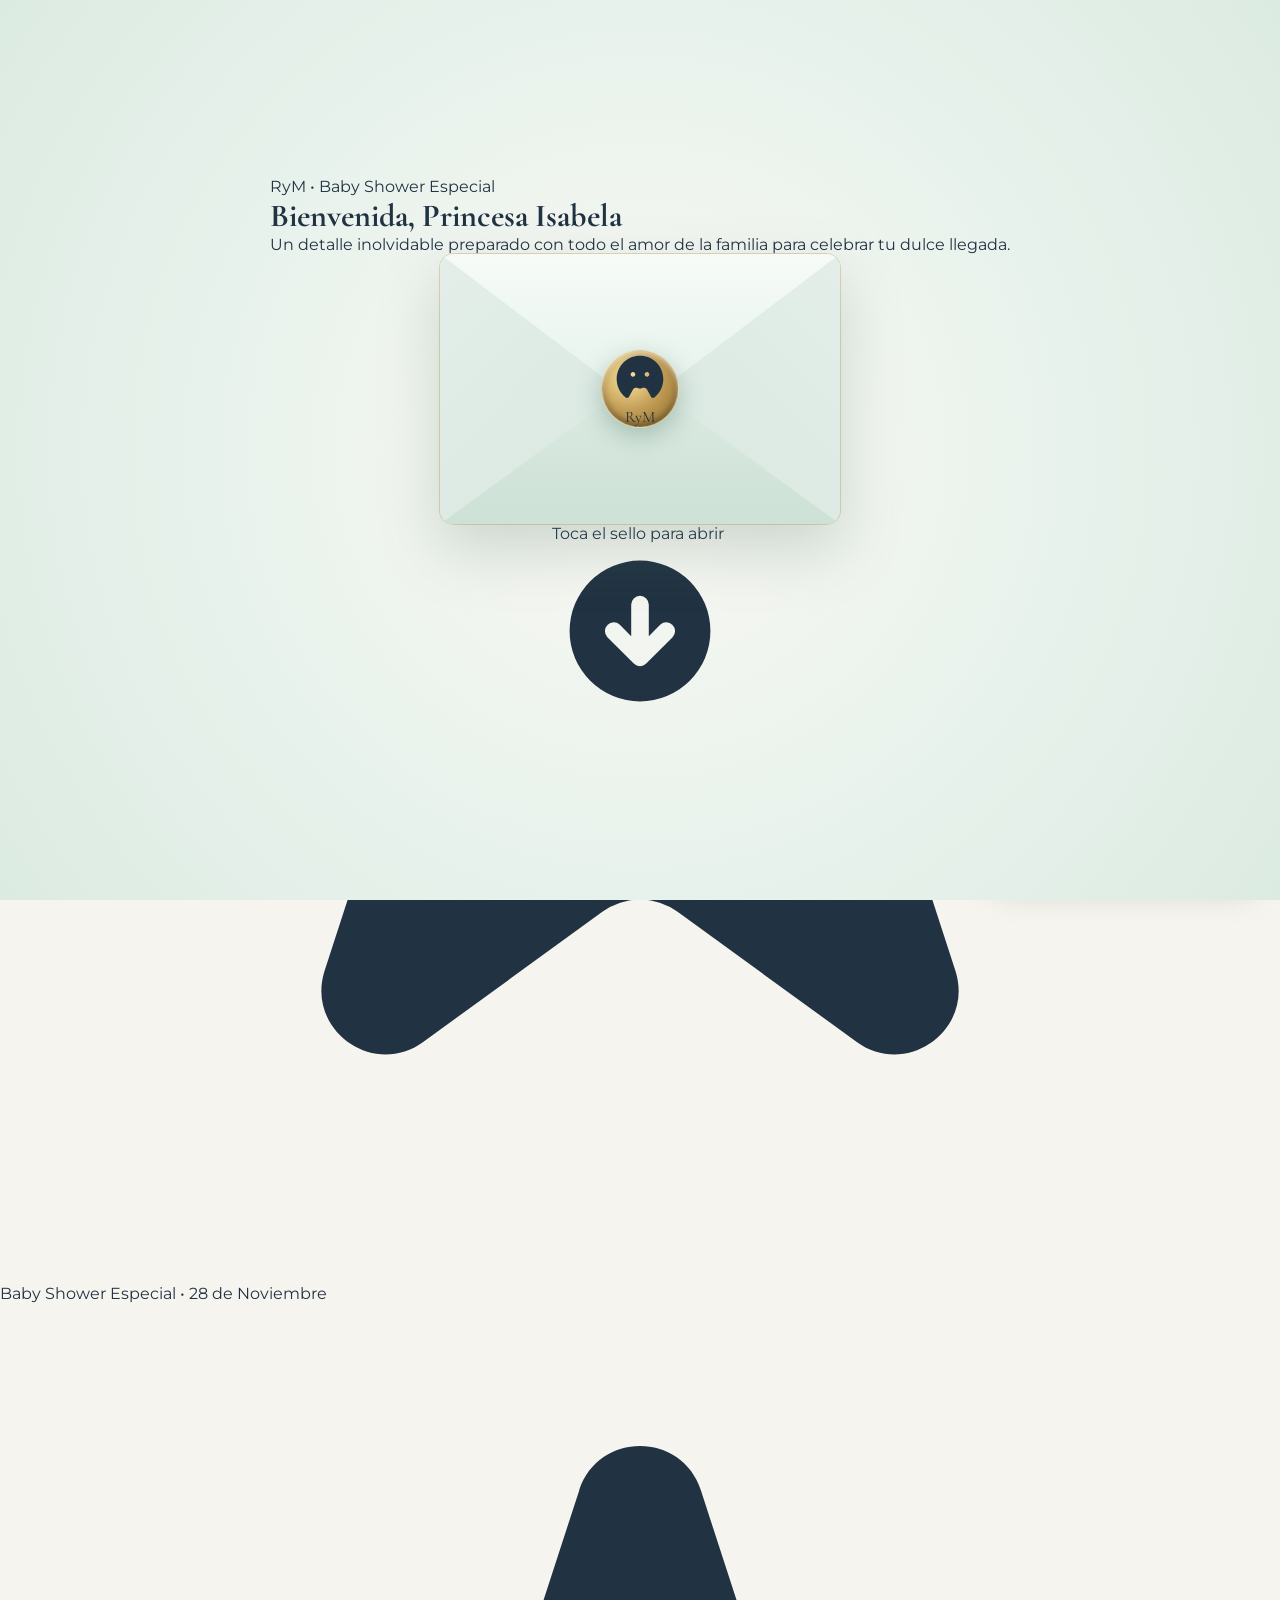
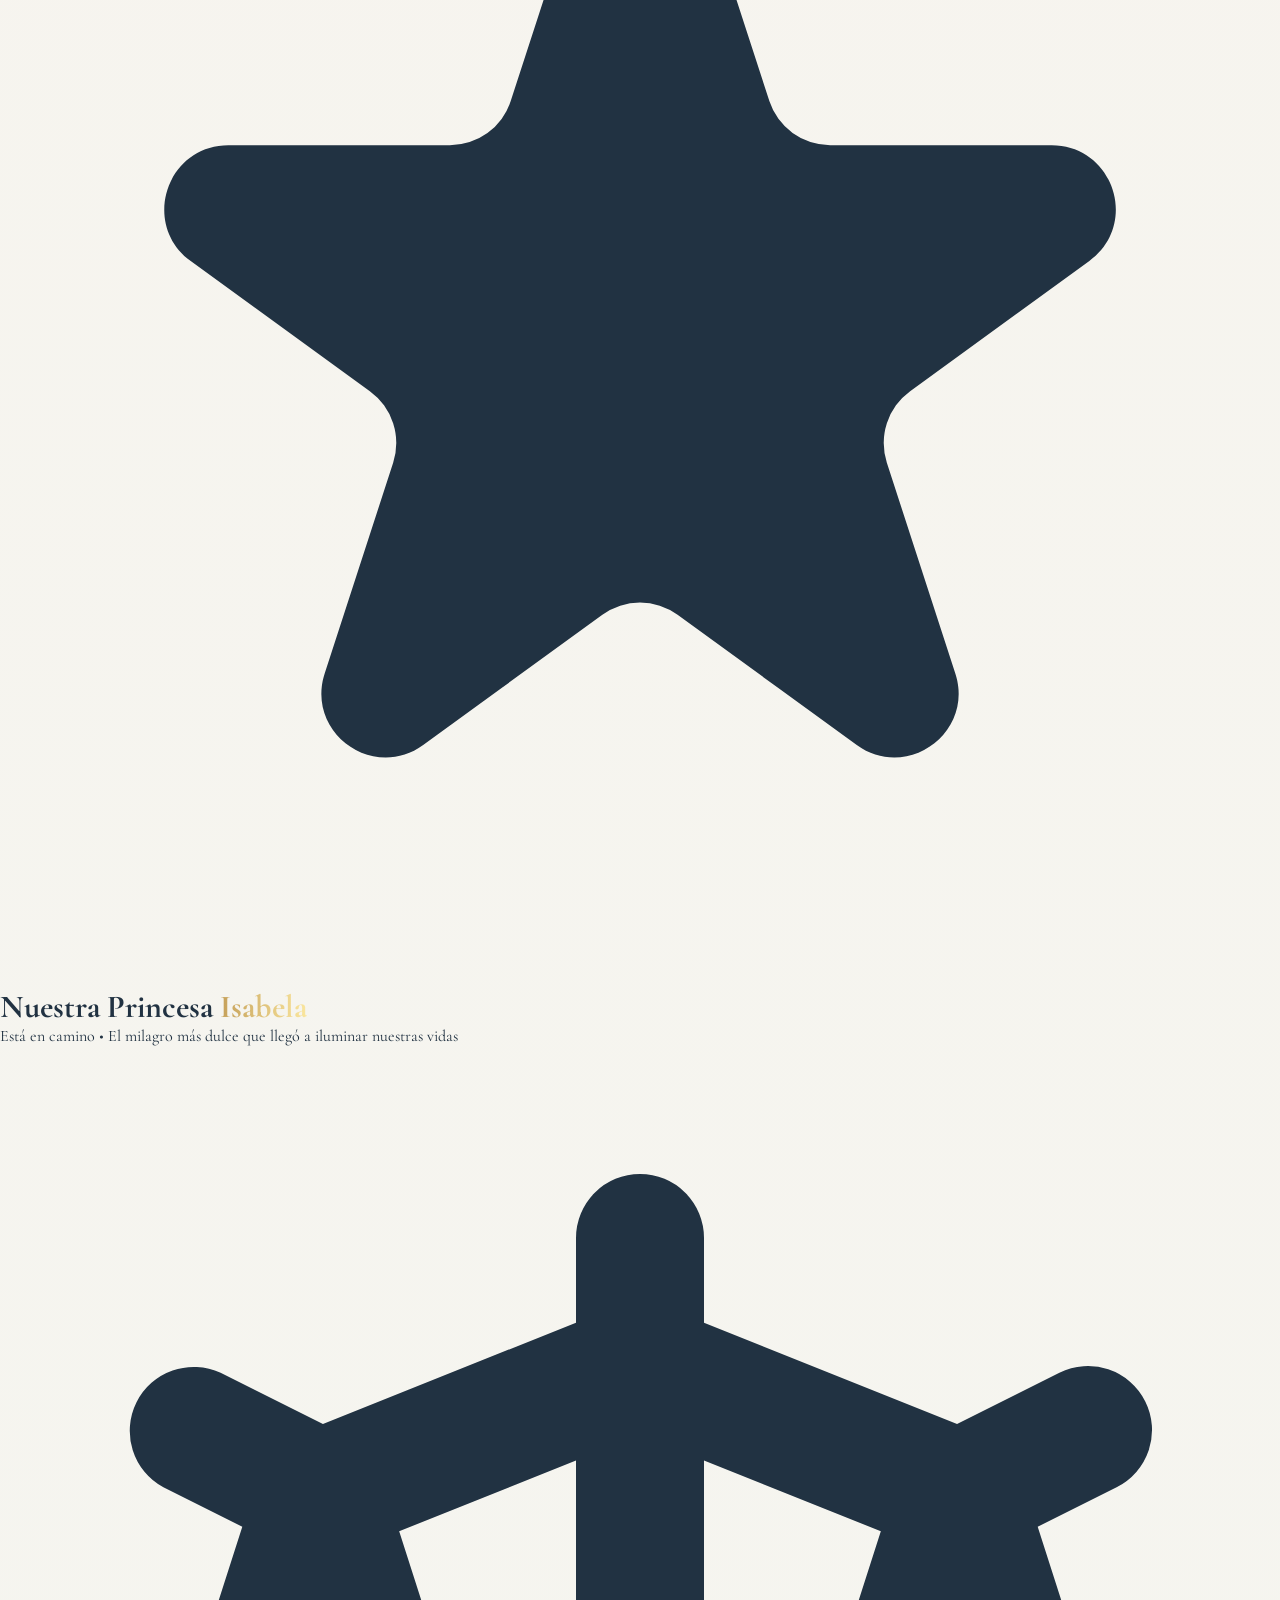
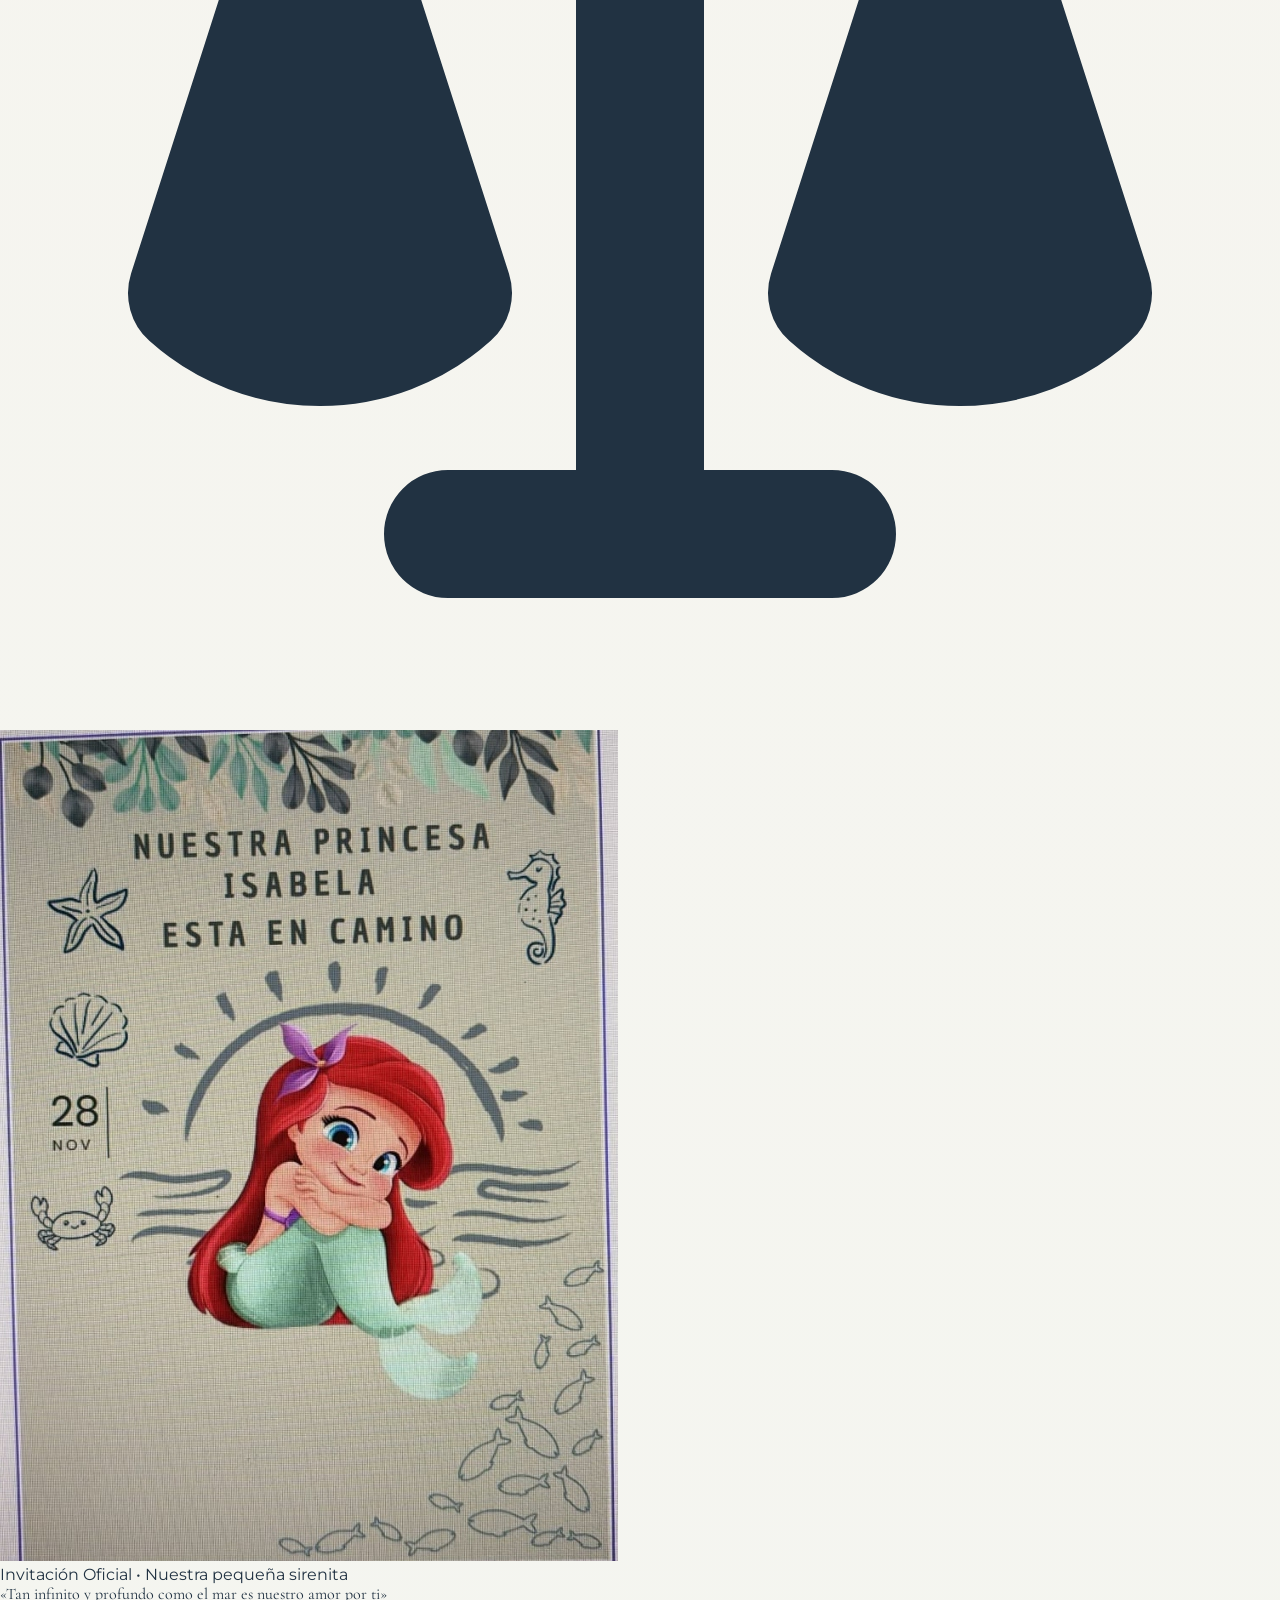
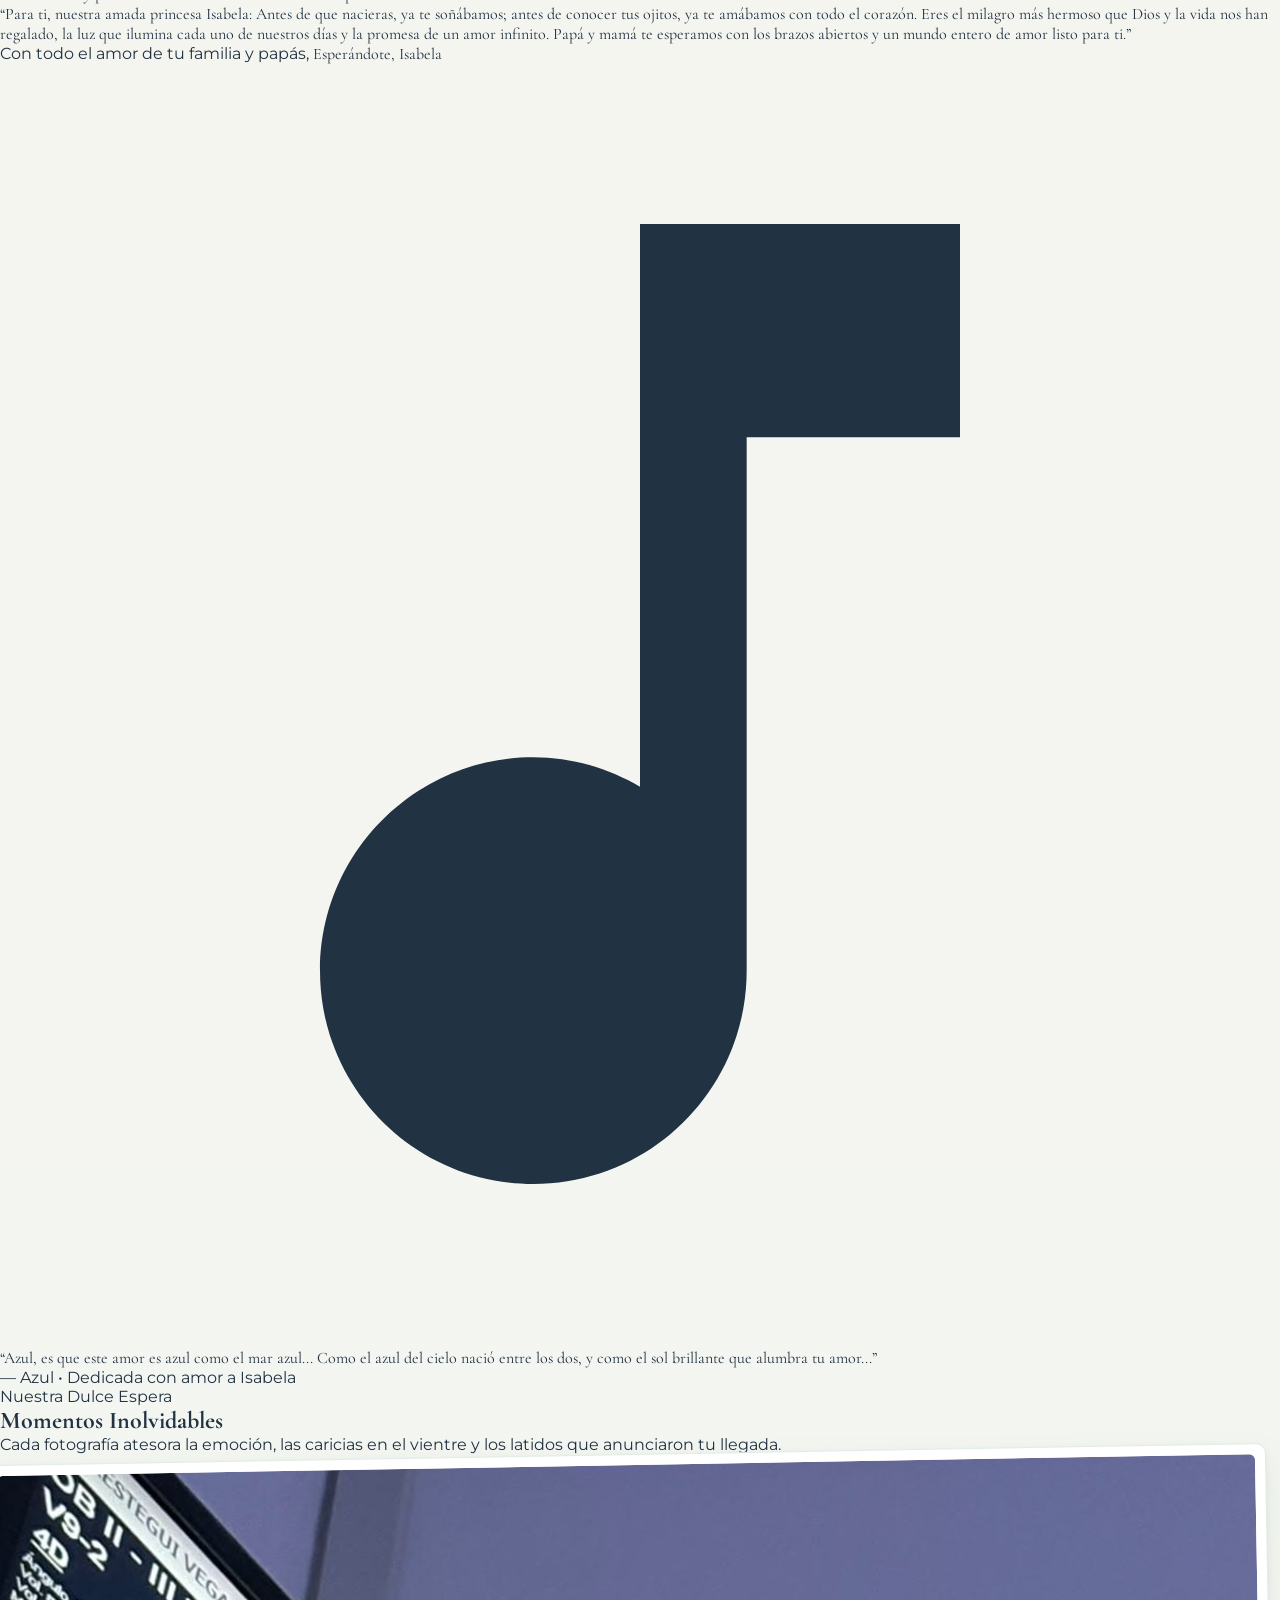
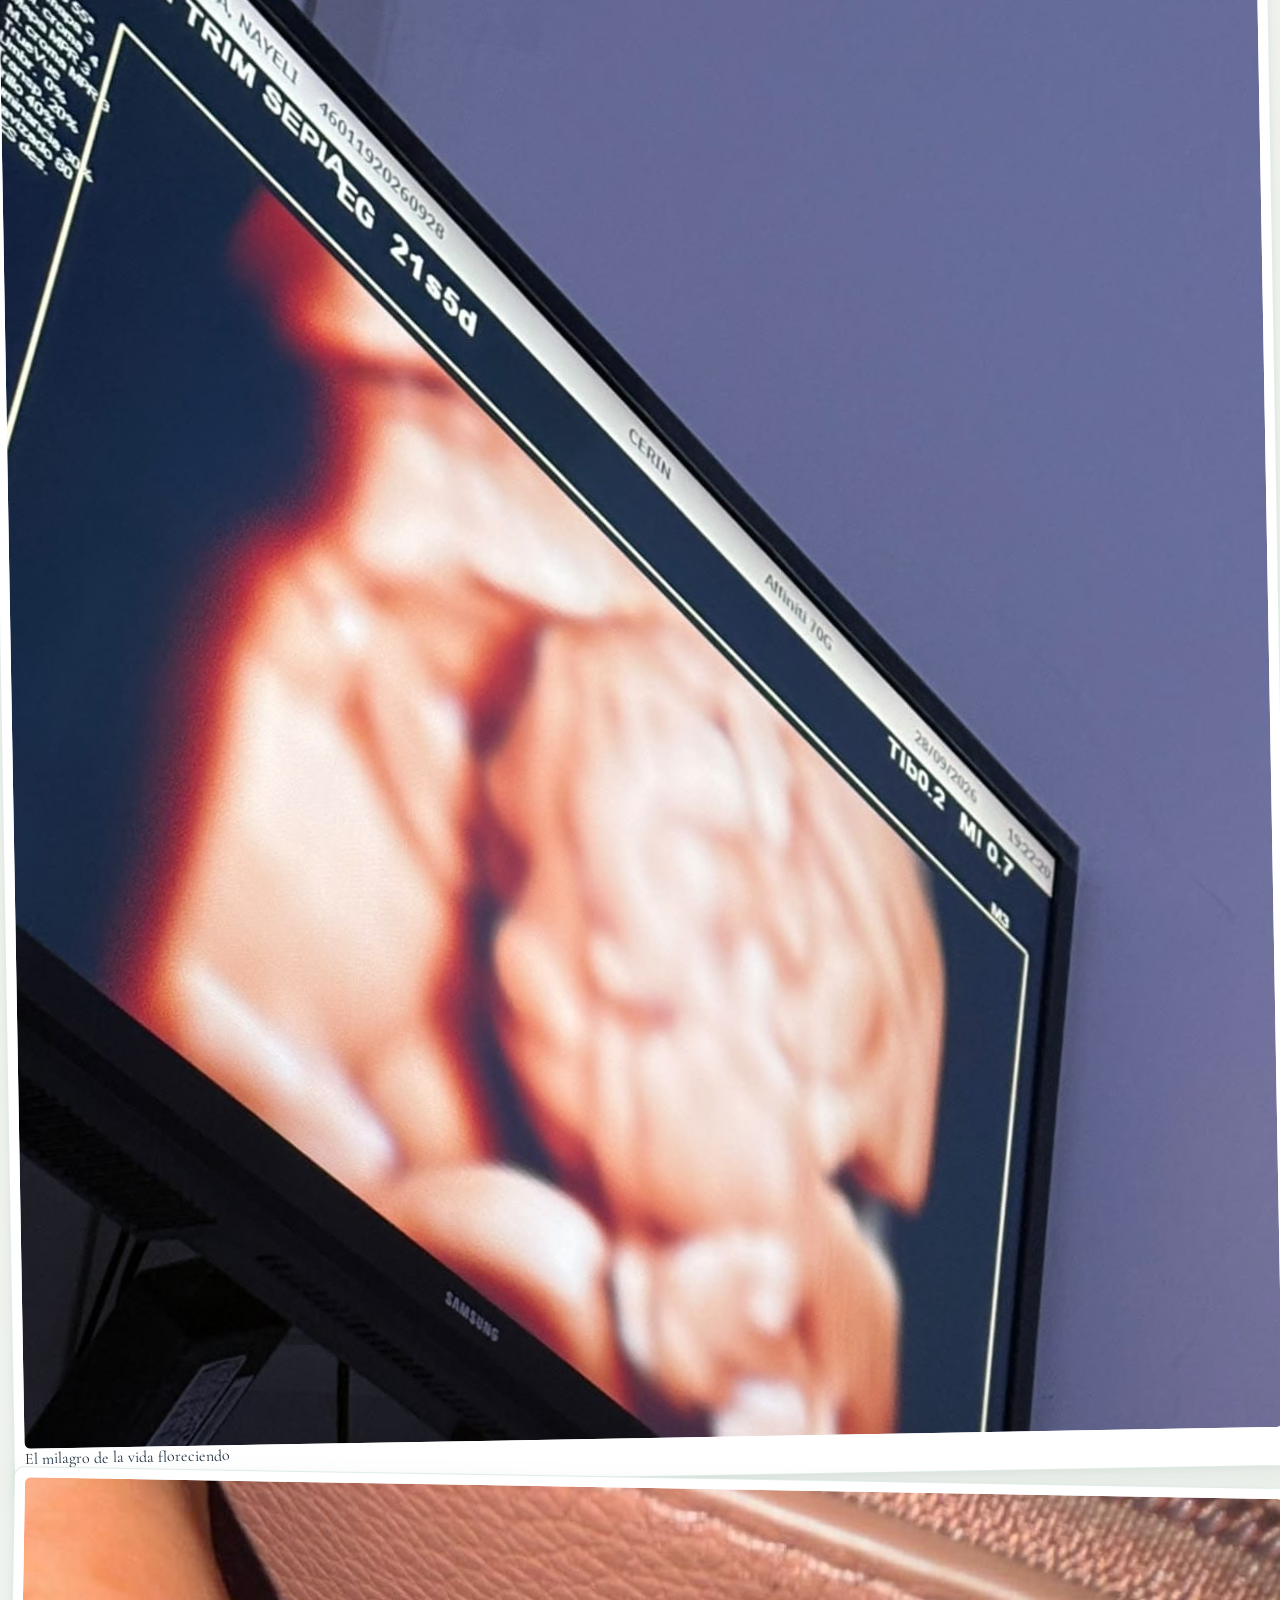
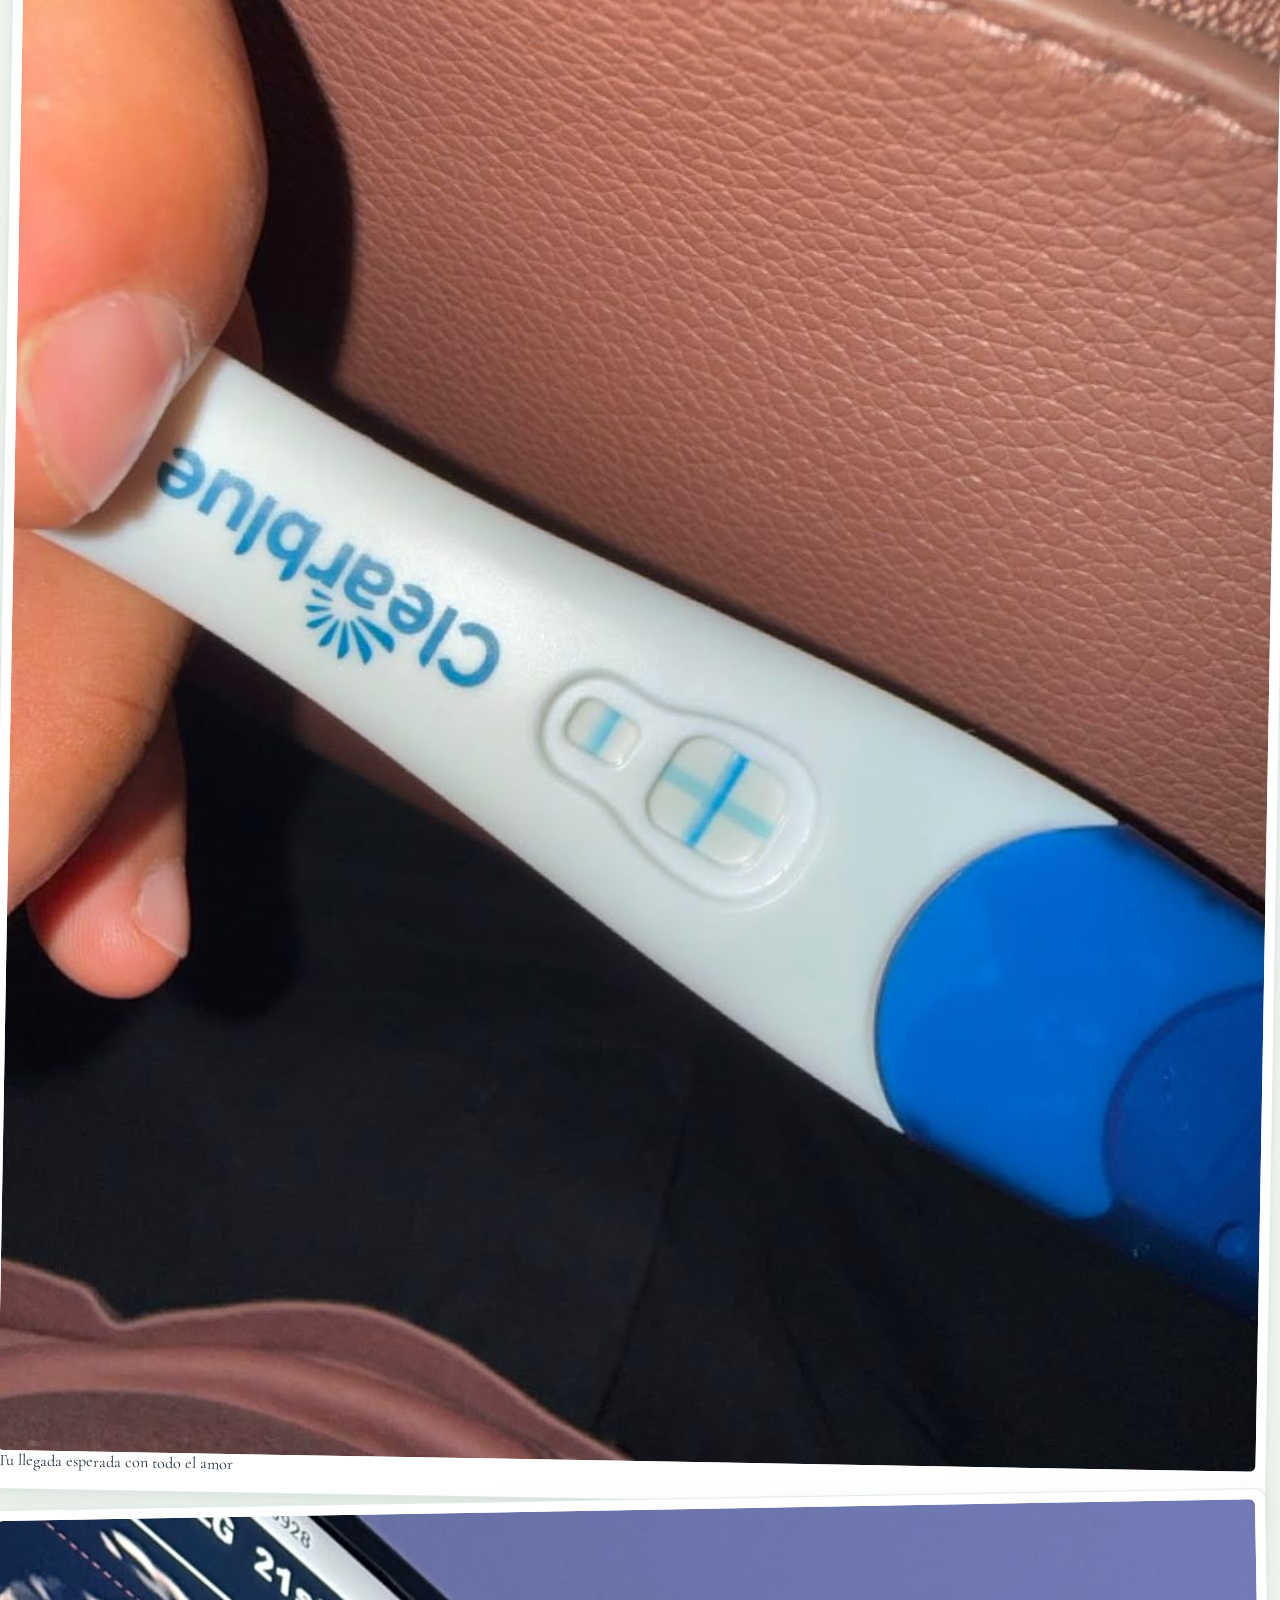
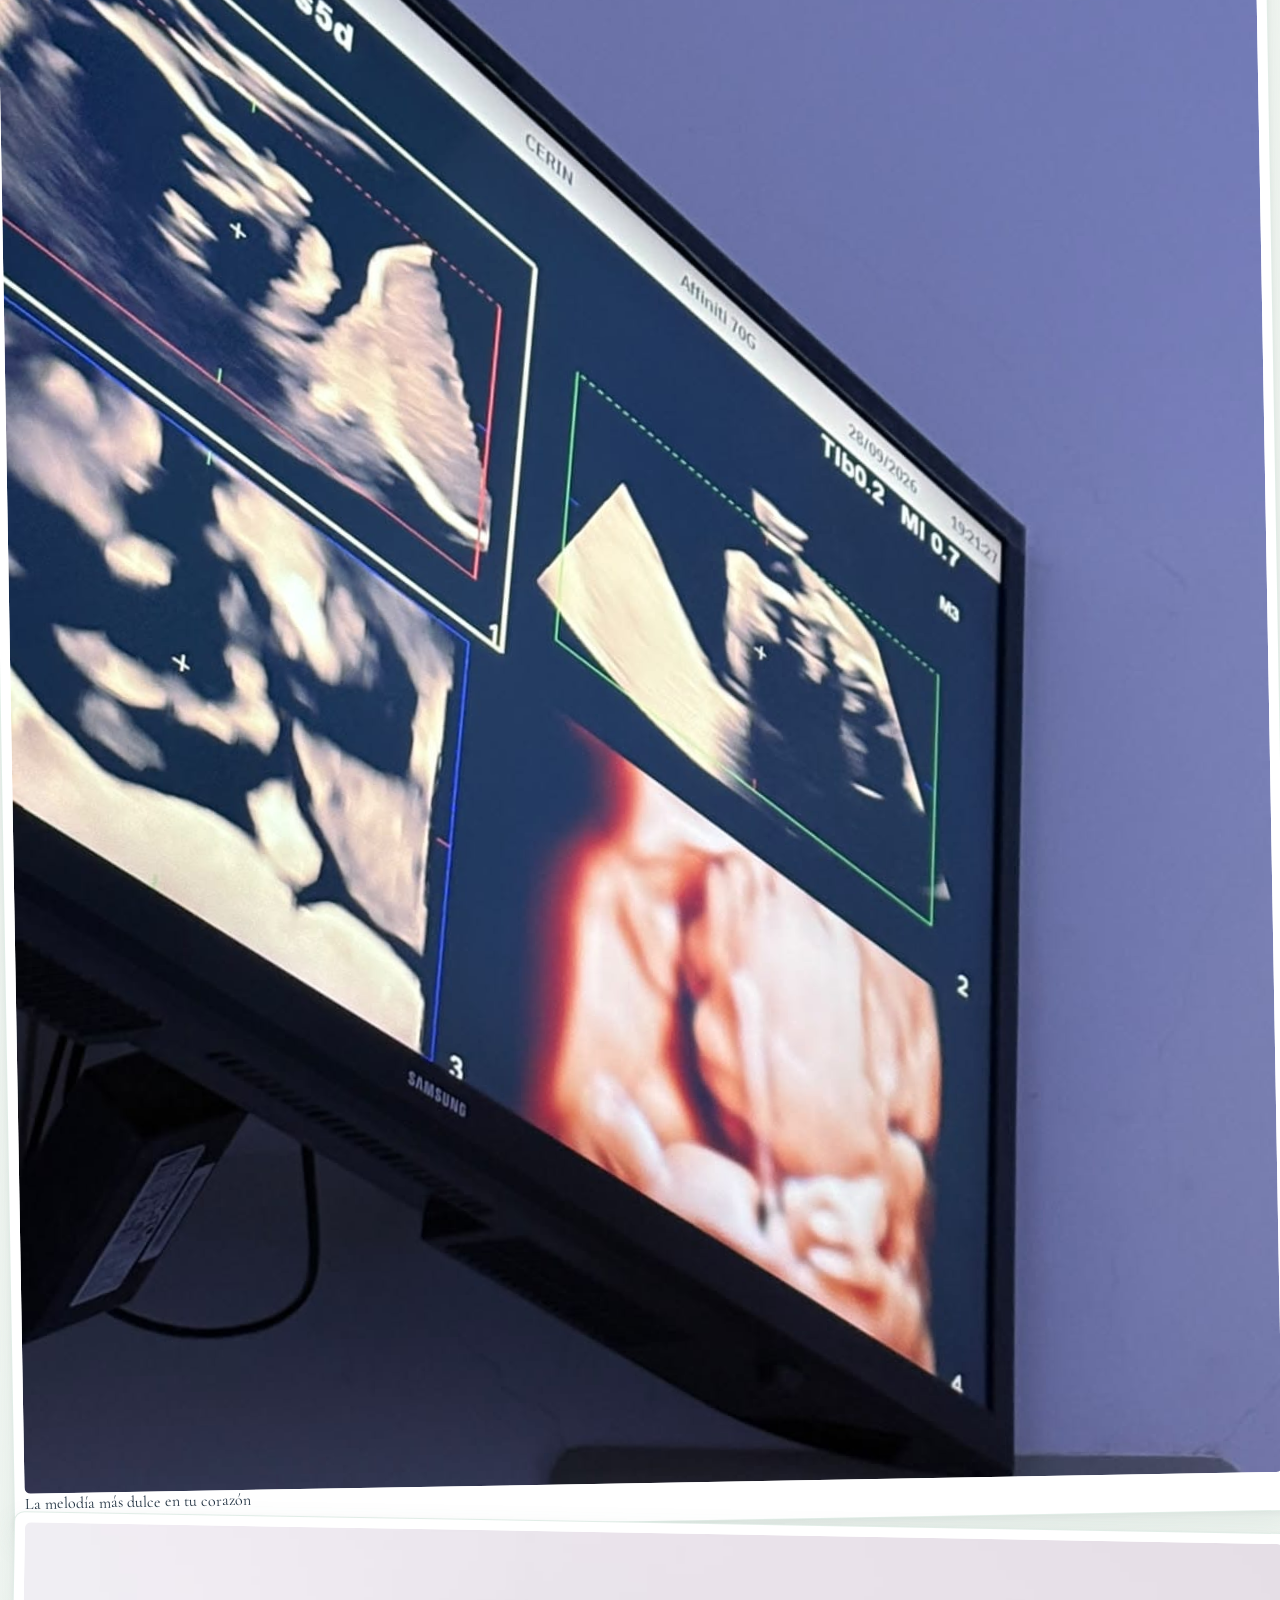
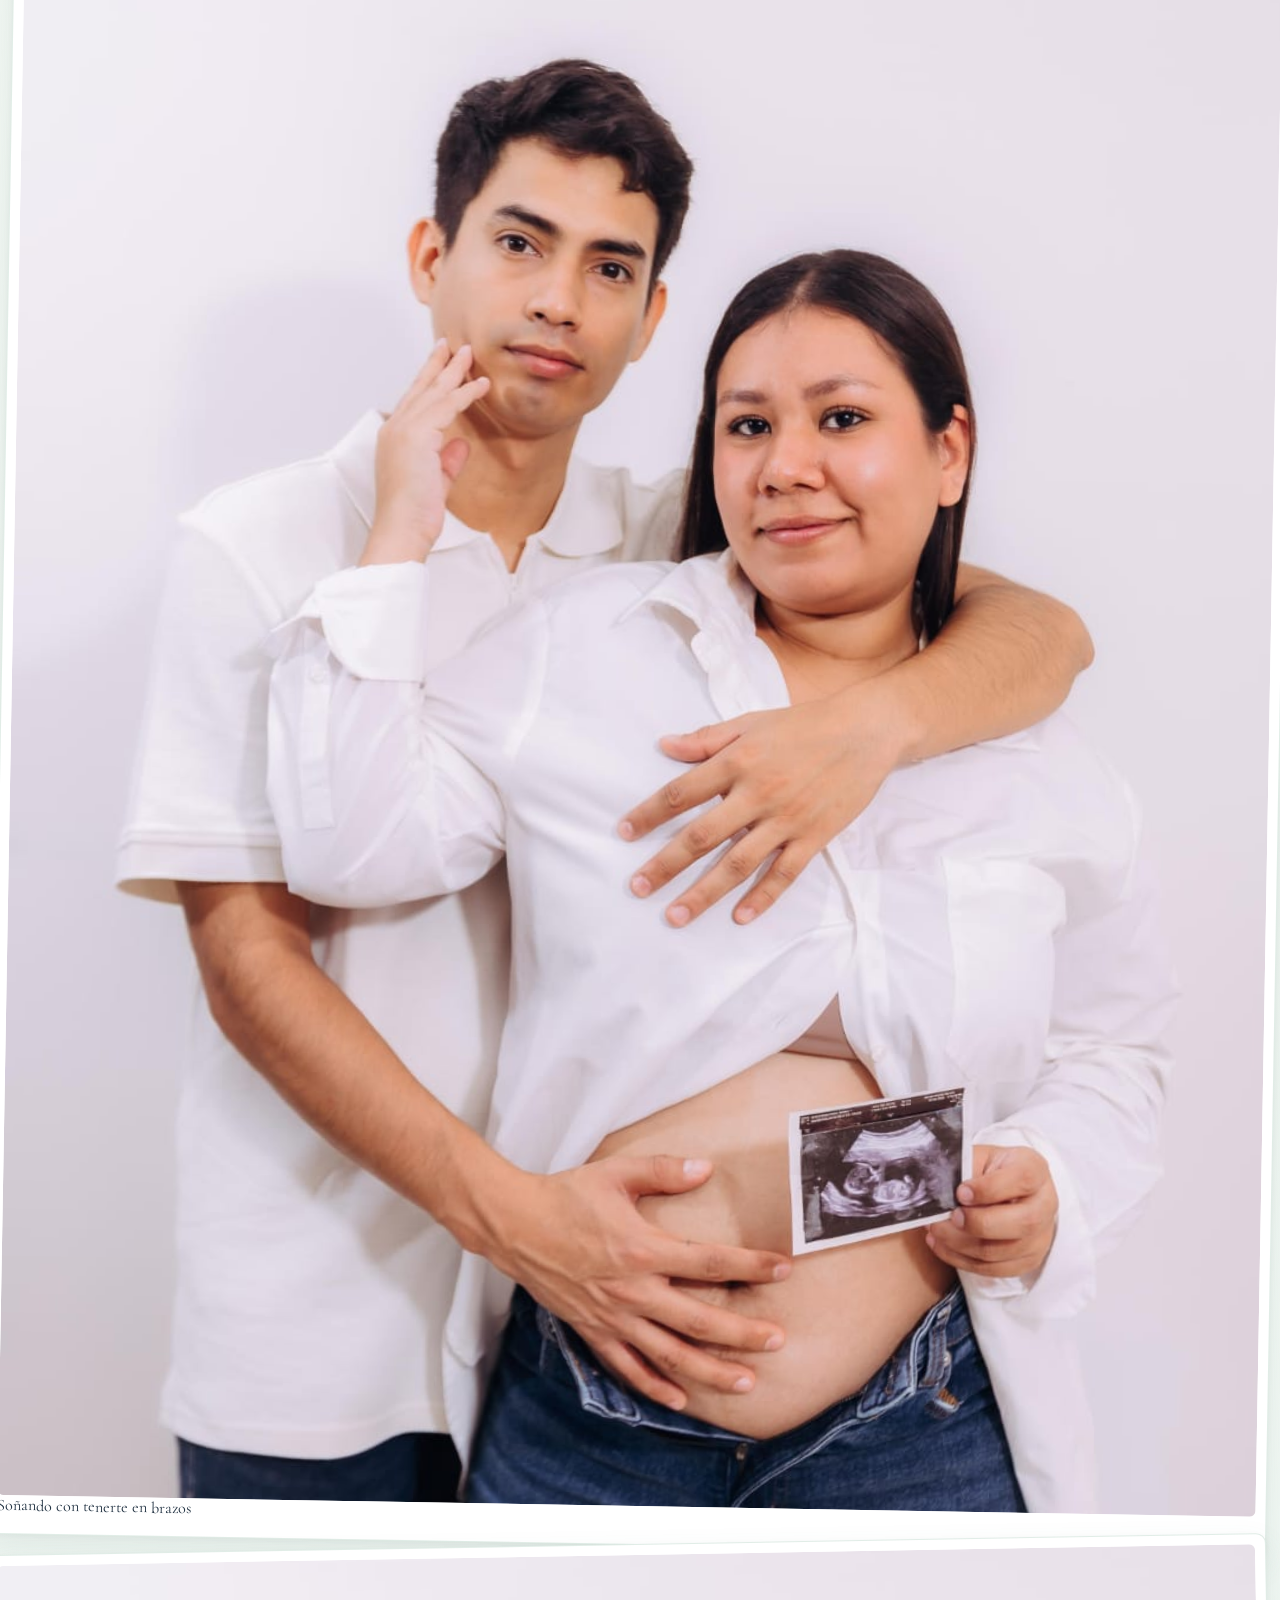
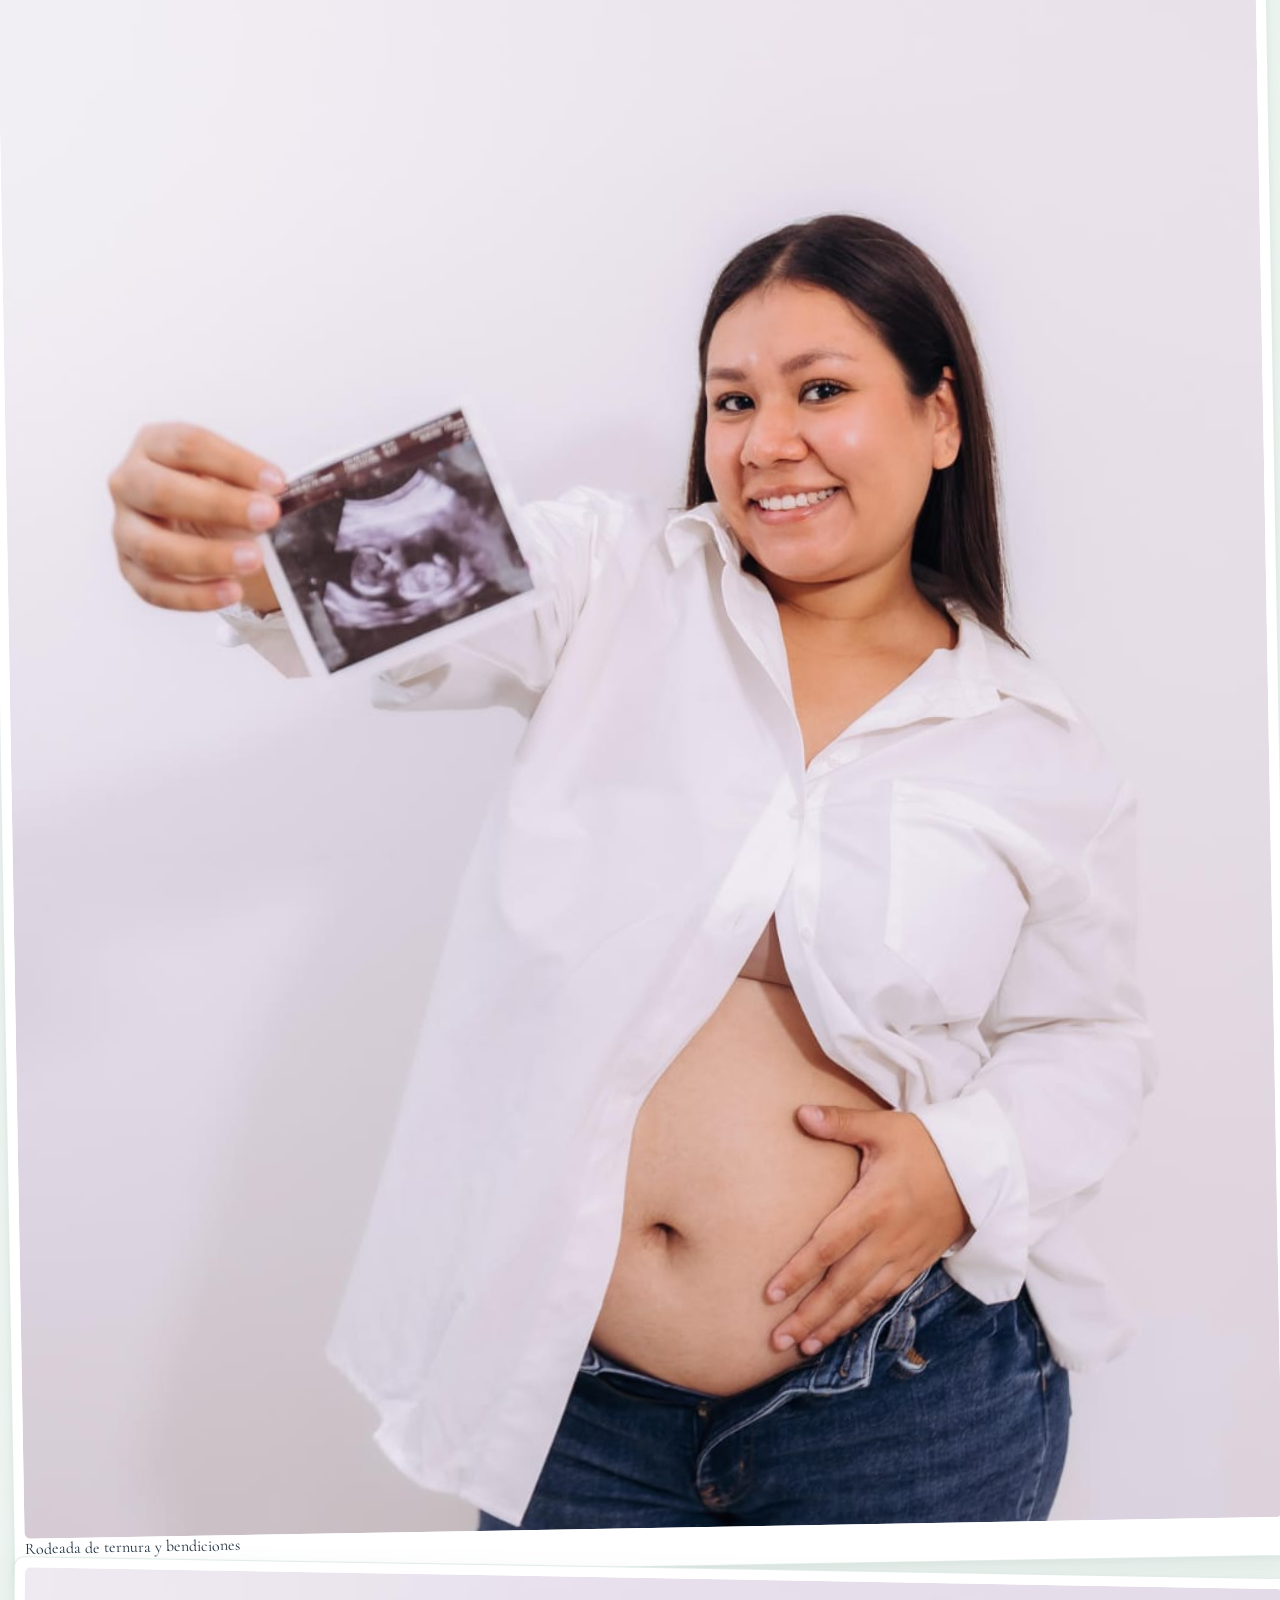
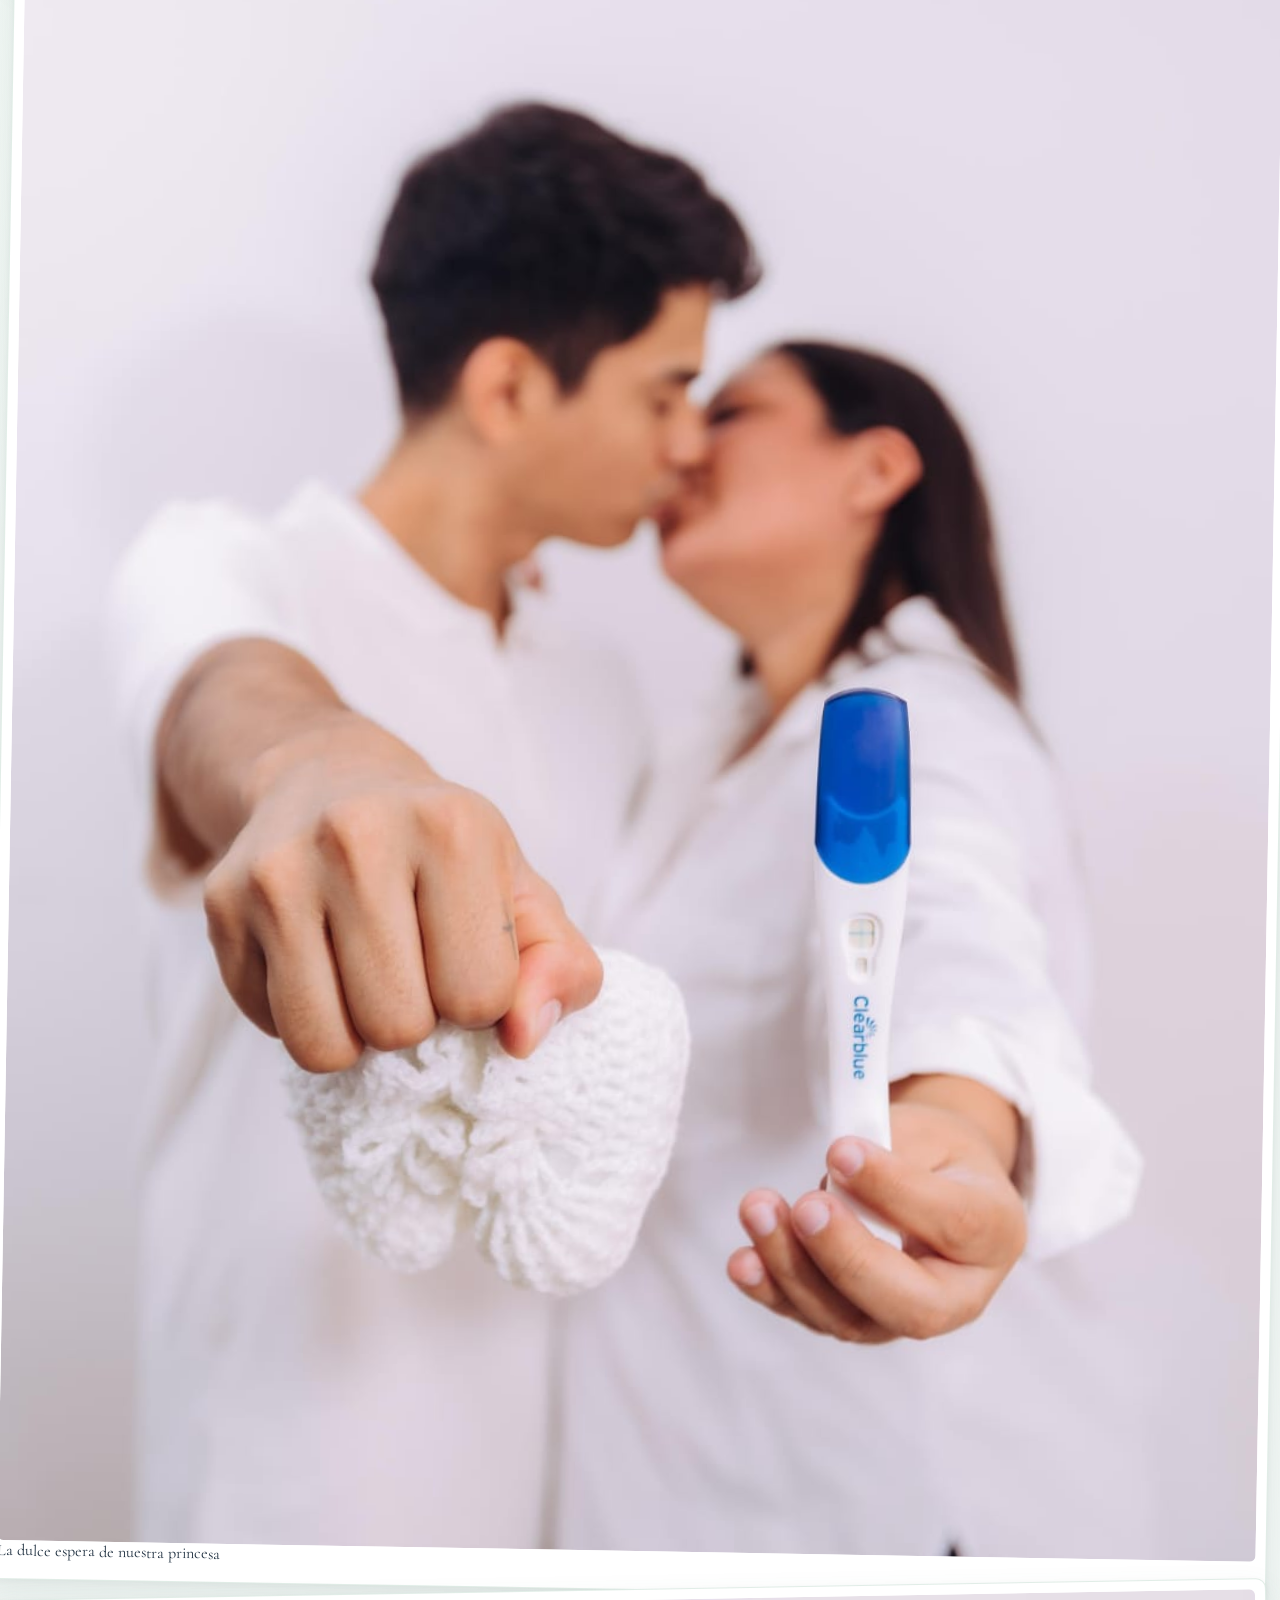
==== commit 8d2bf0cb: "style: Reemplazar menciones de Joyeria por RyM corporativo general" ====
--- a/index.html
+++ b/index.html
@@ -3,7 +3,7 @@
 <head>
   <meta charset="UTF-8" />
   <meta name="viewport" content="width=device-width, initial-scale=1.0, maximum-scale=5.0" />
-  <title>Nuestra Princesa Isabela está en camino | Baby Shower • Joyería RyM</title>
+  <title>Nuestra Princesa Isabela está en camino | Baby Shower • RyM</title>
 
   <!-- Supresión inmediata de la insignia inyectada de Netlify -->
   <style>
@@ -65,7 +65,7 @@
   <meta property="og:type" content="website" />
   <meta property="og:image" content="assets/images/invitacion-isabela.jpg" />
 
-  <!-- Tipografías de Alta Joyería y Editorial RyM -->
+  <!-- Tipografías Elegantes y Editorial RyM -->
   <link rel="preconnect" href="https://fonts.googleapis.com" />
   <link rel="preconnect" href="https://fonts.gstatic.com" crossorigin />
   <link href="https://fonts.googleapis.com/css2?family=Cormorant+Garamond:ital,wght@0,400;0,500;0,600;0,700;1,400;1,600&family=Montserrat:wght@300;400;500;600&display=swap" rel="stylesheet" />
@@ -124,7 +124,7 @@
   <div id="envelope-screen">
     <div class="text-center mb-8 px-4 max-w-md animate-fade-in">
       <span class="inline-flex items-center gap-1.5 px-4 py-1 text-xs tracking-[0.25em] font-sans font-medium text-sea-dark uppercase bg-white/80 backdrop-blur-sm rounded-full border border-gold/40 shadow-sm mb-3">
-        <span>Joyería RyM</span>
+        <span>RyM</span>
         <span class="text-gold">•</span>
         <span>Baby Shower Especial</span>
       </span>
@@ -146,7 +146,7 @@
 
       <!-- Sello de Lacre de Oro con Concha Marina RyM -->
       <div class="wax-seal" id="wax-seal-btn">
-        <!-- SVG Concha Marina de Joyería -->
+        <!-- SVG Concha Marina RyM -->
         <svg class="w-6 h-6 text-amber-100 drop-shadow" viewBox="0 0 24 24" fill="currentColor">
           <path d="M12 2C6.48 2 2 6.48 2 12c0 3.2 1.5 6.05 3.84 7.89.47.37 1.15.22 1.45-.31L9 16.5c.34-.6 1.05-.9 1.71-.72L12 16.14l1.29-.36c.66-.18 1.37.12 1.71.72l1.71 3.08c.3.53.98.68 1.45.31C20.5 18.05 22 15.2 22 12c0-5.52-4.48-10-10-10zm-3 7c.55 0 1 .45 1 1s-.45 1-1 1-1-.45-1-1 .45-1 1-1zm6 0c.55 0 1 .45 1 1s-.45 1-1 1-1-.45-1-1 .45-1 1-1z"/>
         </svg>
@@ -509,20 +509,20 @@
       </div>
     </section>
 
-    <!-- PIE DE PÁGINA CON IDENTIDAD RYM JOYERÍA -->
+    <!-- PIE DE PÁGINA CON IDENTIDAD RYM -->
     <footer class="pt-12 pb-16 border-t border-sea-light bg-white/70 text-center px-4">
       <div class="max-w-md mx-auto">
         <div class="flex items-center justify-center gap-2 mb-3">
           <span class="font-serif text-2xl font-bold text-ocean-navy tracking-wider">RyM</span>
           <span class="text-gold text-lg">•</span>
-          <span class="font-sans text-xs tracking-widest text-ocean-muted uppercase">Joyería</span>
+          <span class="font-sans text-xs tracking-widest text-ocean-muted uppercase">Detalles Especiales</span>
         </div>
         <p class="font-sans text-xs text-ocean-muted leading-relaxed">
           Calidad en cada detalle. Una dedicatoria y recuerdo eterno creado para acompañar la bienvenida más dulce.
         </p>
         <div class="mt-4 flex items-center justify-center gap-4 text-xs font-sans">
-          <a href="https://joyeria.rymgroup.org/" target="_blank" rel="noopener noreferrer" class="text-sea-dark hover:text-ocean-navy underline transition-colors">
-            Visitar Tienda Oficial RyM
+          <a href="https://rymgroup.org/" target="_blank" rel="noopener noreferrer" class="text-sea-dark hover:text-ocean-navy underline transition-colors">
+            Sitio Oficial RyM
           </a>
           <span class="text-sand-warm">|</span>
           <span class="text-ocean-muted font-mono">SKU: D-003</span>
